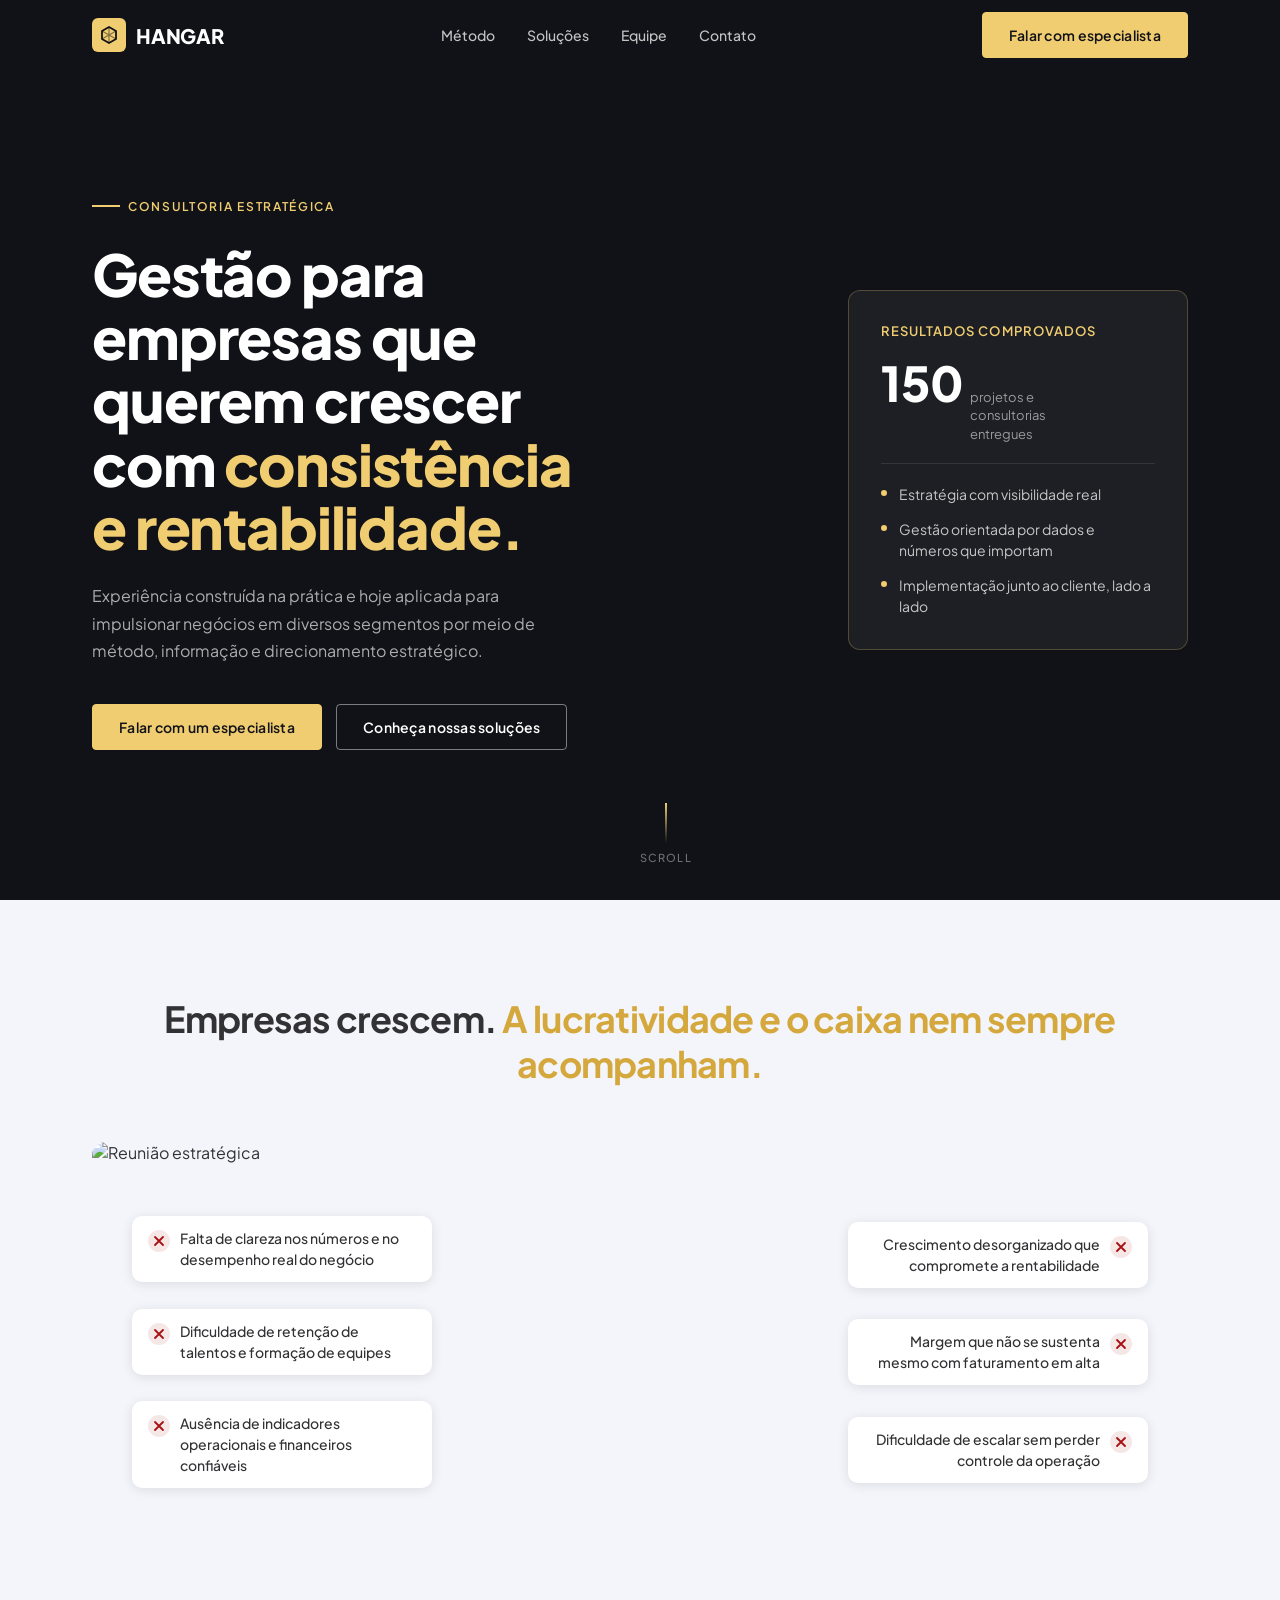
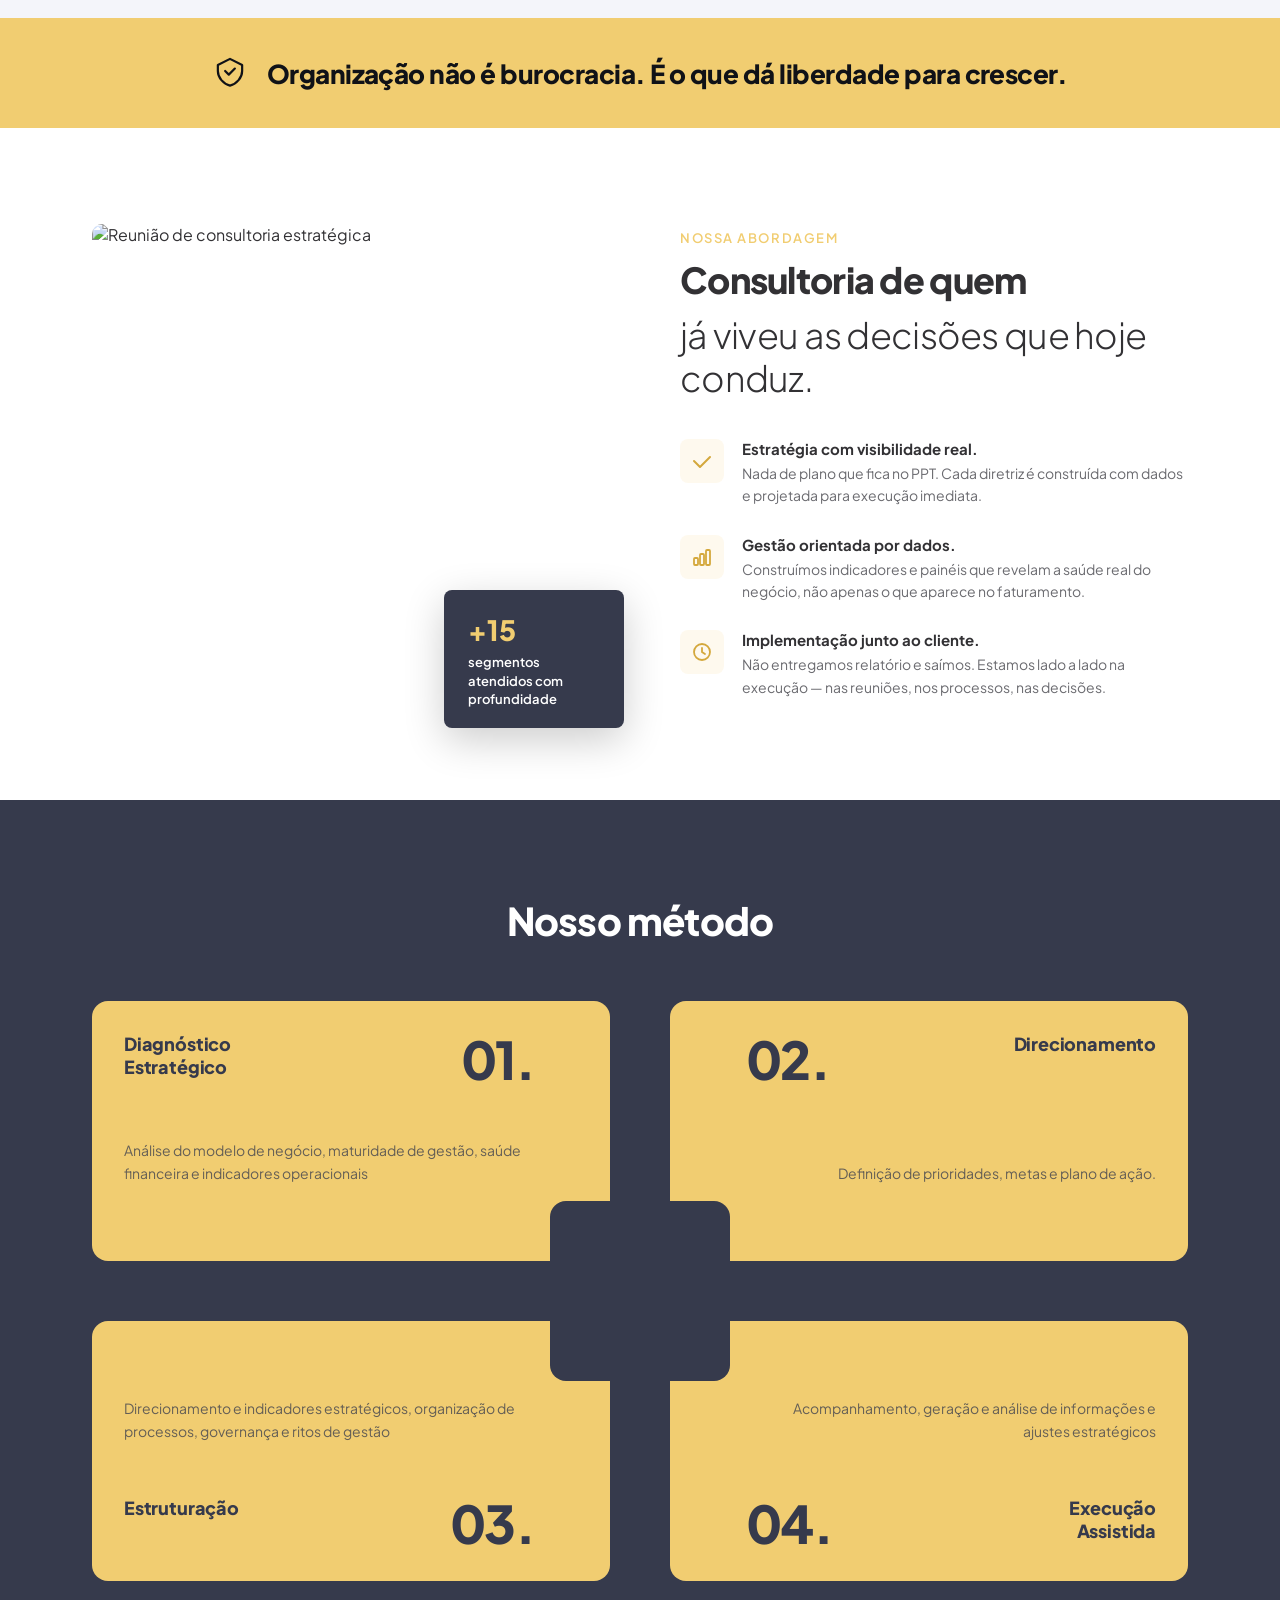
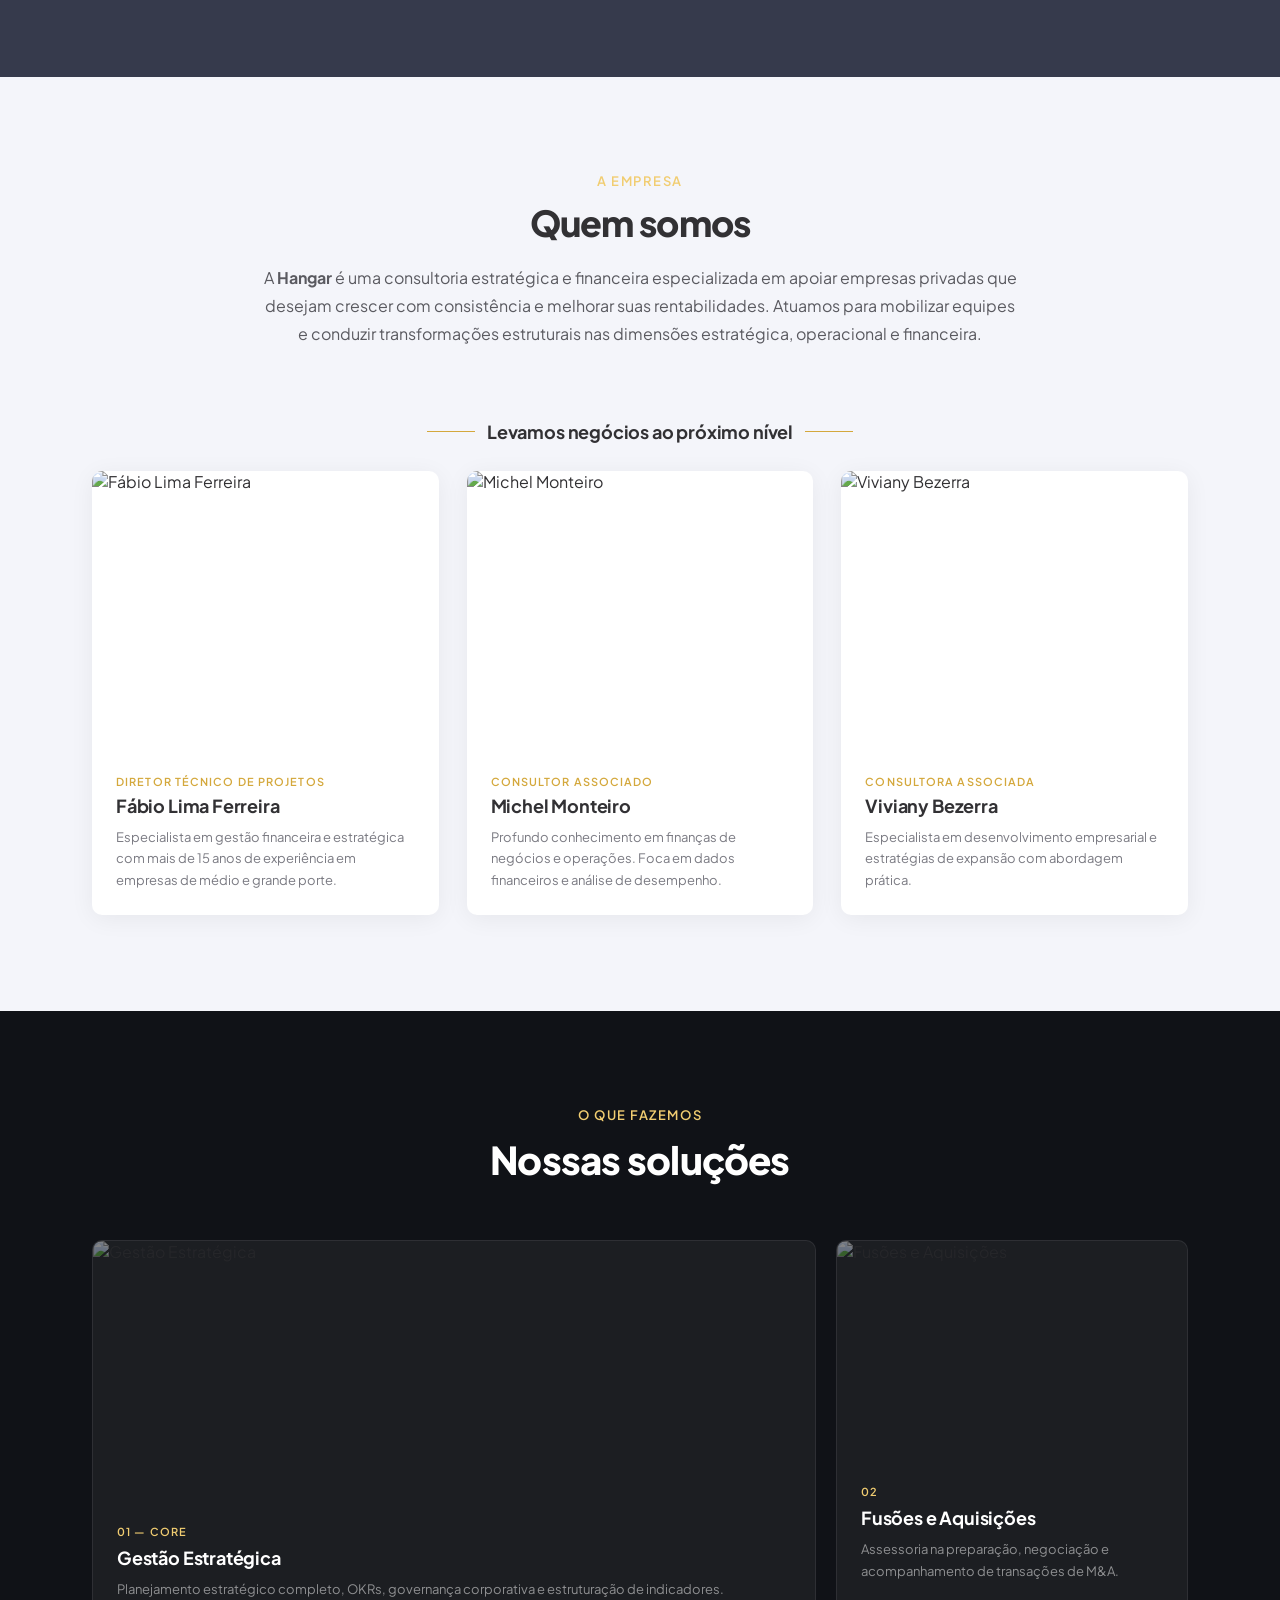
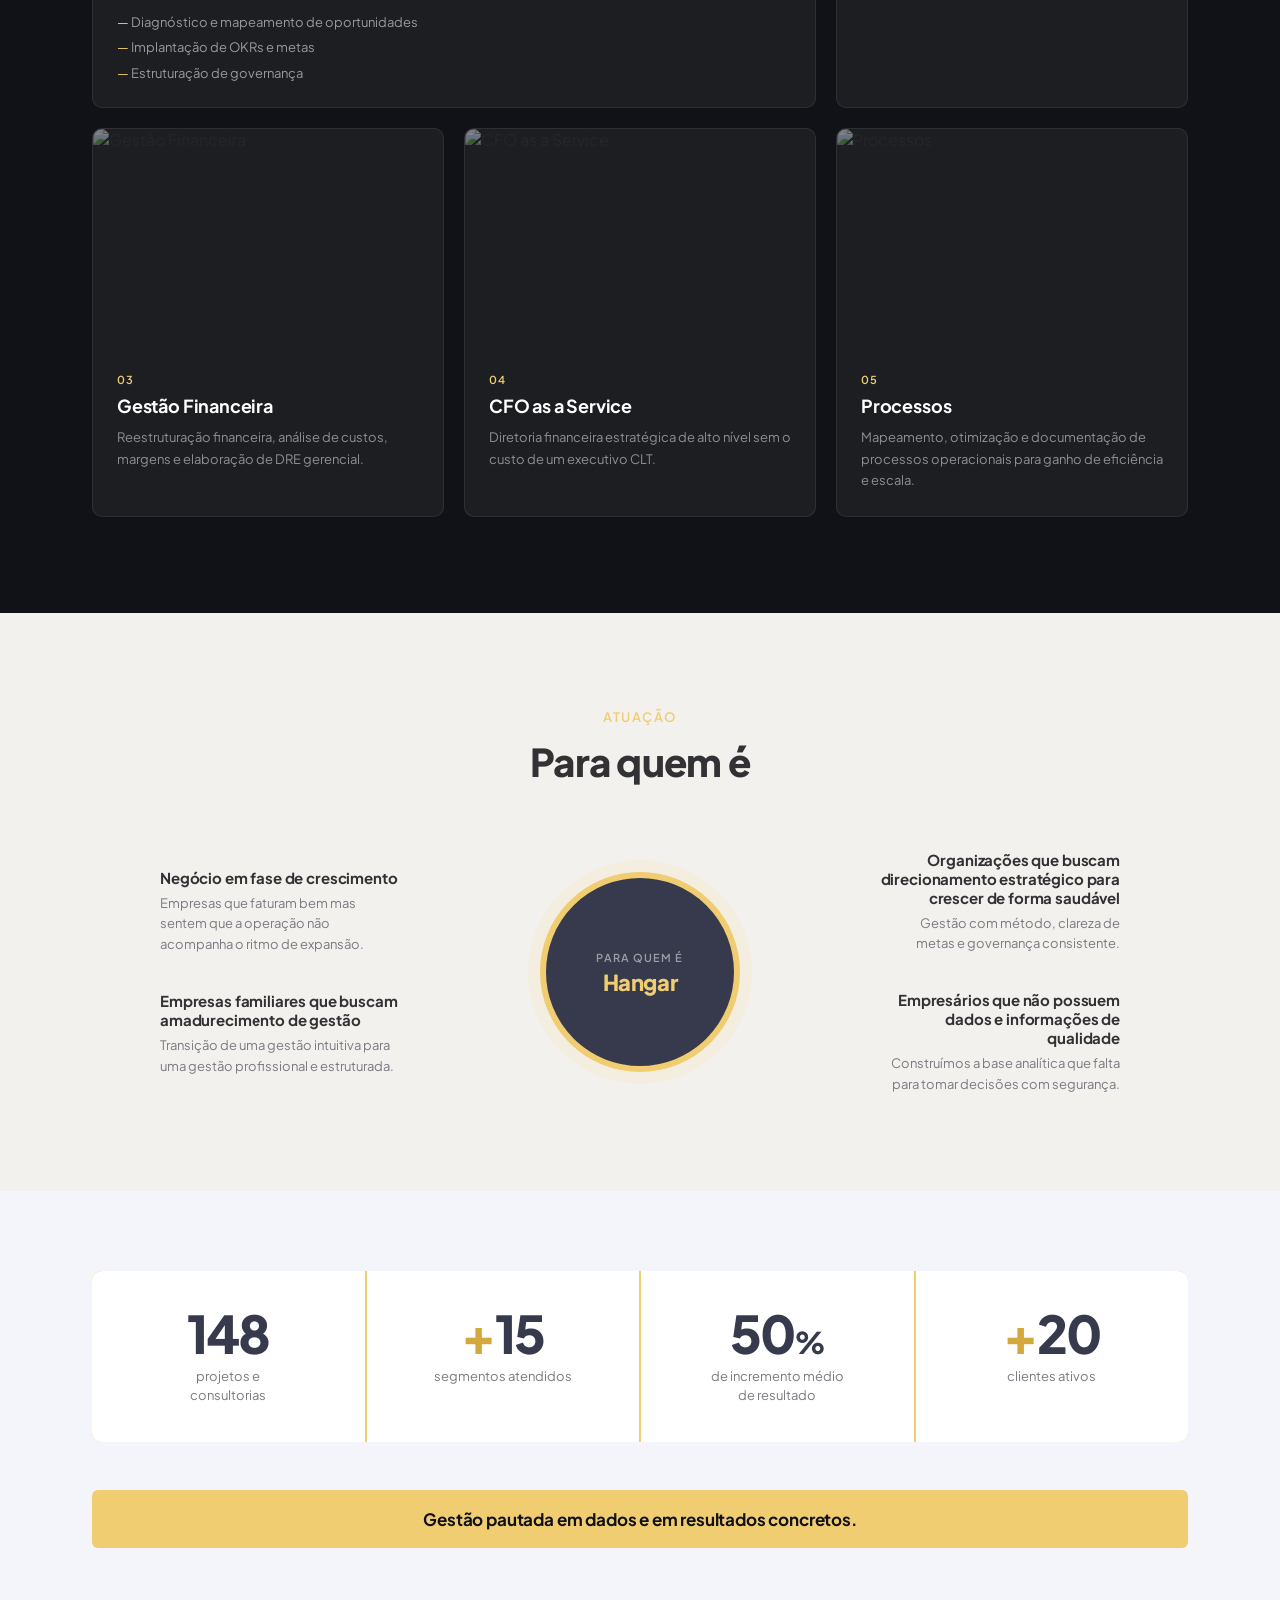
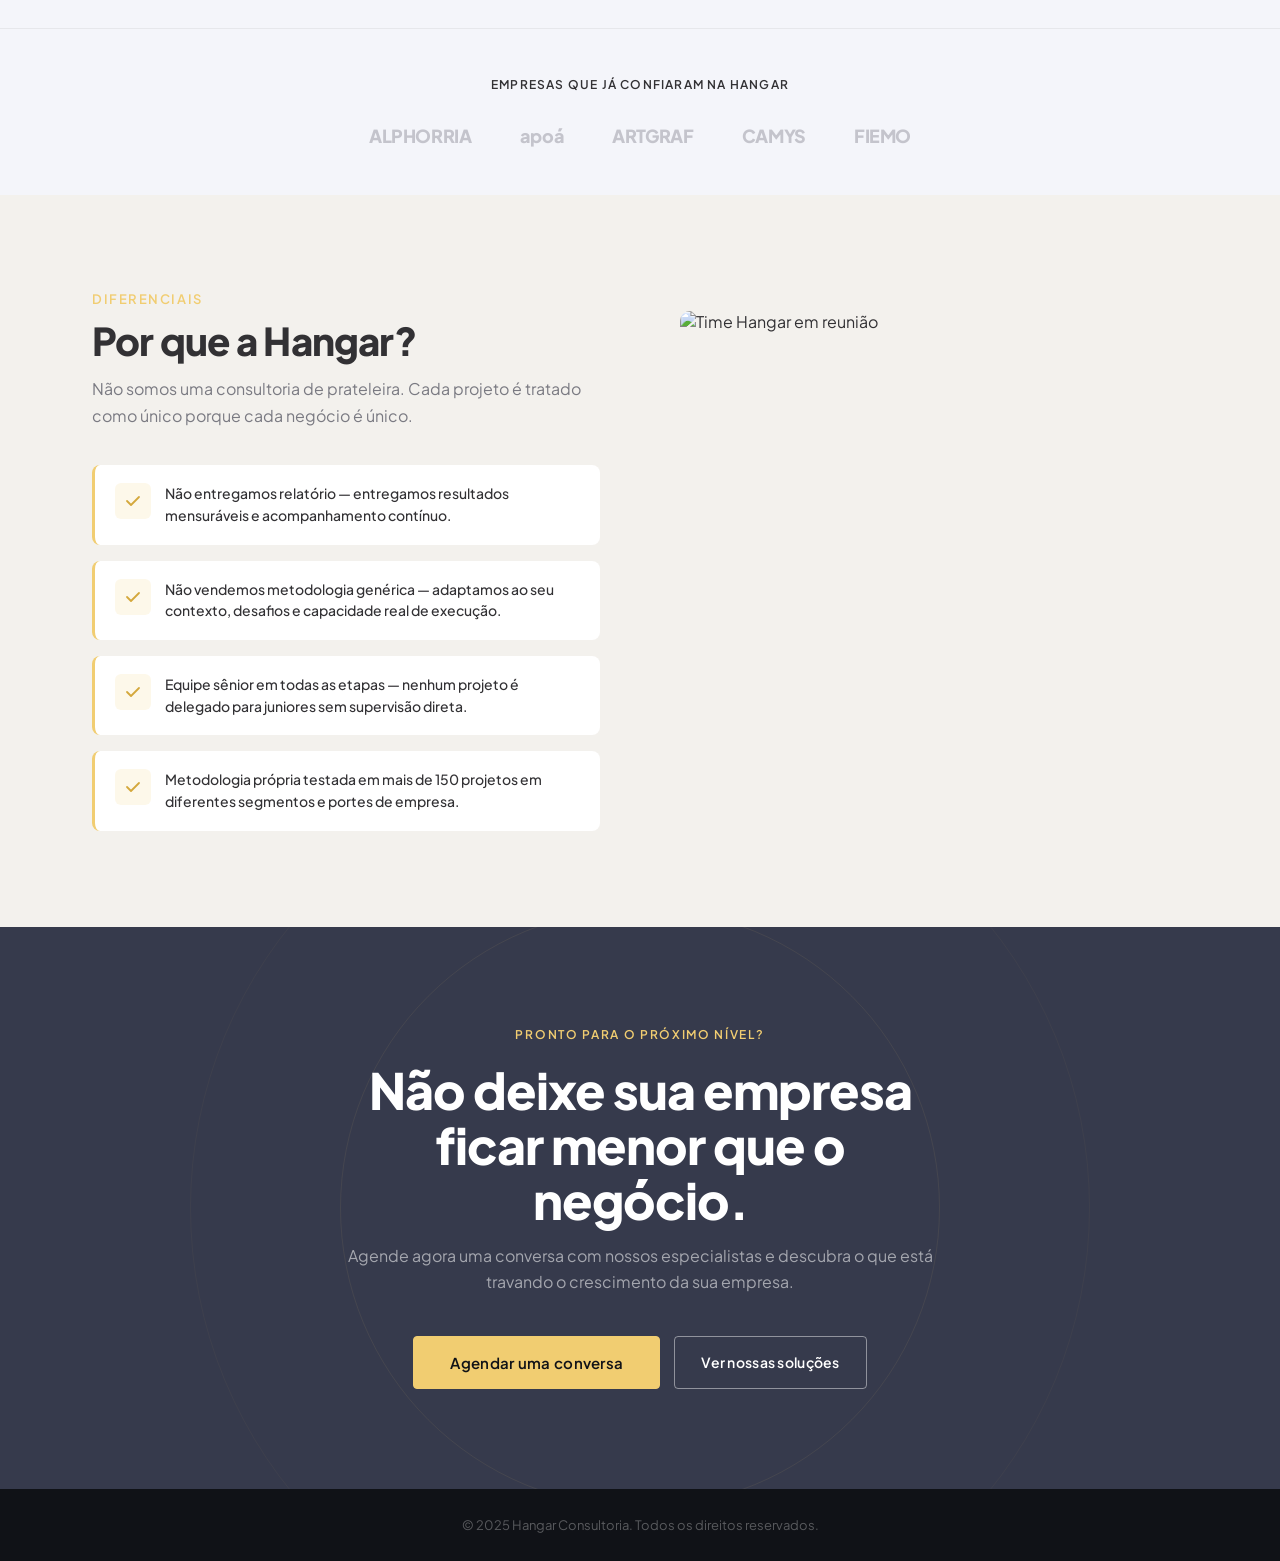
==== index-b.html @ 6682275d "feat: adicionar responsividade mobile com duas versões comparativas - Implementar hamburger menu com" ====
<!DOCTYPE html>
<html lang="pt-BR">
<head>
<meta charset="UTF-8">
<meta name="viewport" content="width=device-width, initial-scale=1.0">
<title>Hangar — Gestão Estratégica [Versão B]</title>
<link rel="preconnect" href="https://fonts.googleapis.com">
<link rel="preconnect" href="https://fonts.gstatic.com" crossorigin>
<link href="https://fonts.googleapis.com/css2?family=Plus+Jakarta+Sans:ital,wght@0,300;0,400;0,500;0,600;0,700;0,800;1,400&display=swap" rel="stylesheet">
<link rel="stylesheet" href="assets/css/style.css">
<link rel="stylesheet" href="assets/css/responsive-b.css">
</head>
<body>

<!-- ─── NAVBAR ──────────────────────────────────────────── -->
<nav class="navbar" id="navbar">
  <div class="navbar__inner">
    <a href="#" class="navbar__logo">
      <div class="navbar__logo-icon">
        <svg viewBox="0 0 20 20" fill="none" xmlns="http://www.w3.org/2000/svg">
          <path d="M3 14V6L10 2L17 6V14L10 18L3 14Z" stroke="#101217" stroke-width="1.8" stroke-linejoin="round"/>
          <path d="M10 2V18M3 6L17 14M17 6L3 14" stroke="#101217" stroke-width="1.2" opacity=".5"/>
        </svg>
      </div>
      HANGAR
    </a>
    <nav class="navbar__nav">
      <a href="#metodo">Método</a>
      <a href="#solucoes">Soluções</a>
      <a href="#equipe">Equipe</a>
      <a href="#contato">Contato</a>
    </nav>
    <a href="#contato" class="btn btn-gold navbar__cta">Falar com especialista</a>
    <button class="navbar__hamburger" id="navHamburger" aria-label="Abrir menu">
      <span></span><span></span><span></span>
    </button>
  </div>
</nav>

<!-- ─── HERO ────────────────────────────────────────────── -->
<section class="hero" id="inicio">
  <div class="hero__bg"></div>
  <div class="hero__overlay"></div>
  <div class="hero__content">
    <div class="hero__text">
      <span class="hero__eyebrow">Consultoria Estratégica</span>
      <h1 class="hero__h1">Gestão para empresas que querem crescer com <em>consistência e rentabilidade.</em></h1>
      <p class="hero__sub">Experiência construída na prática e hoje aplicada para impulsionar negócios em diversos segmentos por meio de método, informação e direcionamento estratégico.</p>
      <div class="hero__actions">
        <a href="#contato" class="btn btn-gold">Falar com um especialista</a>
        <a href="#solucoes" class="btn btn-outline">Conheça nossas soluções</a>
      </div>
    </div>
    <div class="hero__right">
      <div class="hero__card">
        <div class="hero__card-title">Resultados comprovados</div>
        <div class="hero__stat">
          <span class="hero__stat-num">150</span>
          <span class="hero__stat-label">projetos e consultorias entregues</span>
        </div>
        <div class="hero__divider"></div>
        <div class="hero__items">
          <div class="hero__item"><div class="hero__item-dot"></div>Estratégia com visibilidade real</div>
          <div class="hero__item"><div class="hero__item-dot"></div>Gestão orientada por dados e números que importam</div>
          <div class="hero__item"><div class="hero__item-dot"></div>Implementação junto ao cliente, lado a lado</div>
        </div>
      </div>
    </div>
  </div>
  <div class="hero__scroll" onclick="document.getElementById('problemas').scrollIntoView({behavior:'smooth'})">
    <div class="hero__scroll-line"></div>
    <span>Scroll</span>
  </div>
</section>

<!-- ─── PROBLEMAS ───────────────────────────────────────── -->
<section class="problemas" id="problemas">
  <div class="container">
    <div class="problemas__header reveal">
      <h2 class="problemas__title">Empresas crescem. <em>A lucratividade e o caixa nem sempre acompanham.</em></h2>
    </div>
    <div class="problemas__grid">
      <img class="problemas__bg-img" src="https://images.unsplash.com/photo-1542744173-8e7e53415bb0?w=1600&q=80" alt="Reunião estratégica">
      <div class="problemas__col reveal reveal-left">
        <div class="problema-item">
          <div class="problema-icon"><svg viewBox="0 0 12 12" fill="none"><path d="M2 2L10 10M10 2L2 10" stroke="#A71011" stroke-width="1.8" stroke-linecap="round"/></svg></div>
          <span class="problema-text">Falta de clareza nos números e no desempenho real do negócio</span>
        </div>
        <div class="problema-item">
          <div class="problema-icon"><svg viewBox="0 0 12 12" fill="none"><path d="M2 2L10 10M10 2L2 10" stroke="#A71011" stroke-width="1.8" stroke-linecap="round"/></svg></div>
          <span class="problema-text">Dificuldade de retenção de talentos e formação de equipes</span>
        </div>
        <div class="problema-item">
          <div class="problema-icon"><svg viewBox="0 0 12 12" fill="none"><path d="M2 2L10 10M10 2L2 10" stroke="#A71011" stroke-width="1.8" stroke-linecap="round"/></svg></div>
          <span class="problema-text">Ausência de indicadores operacionais e financeiros confiáveis</span>
        </div>
      </div>
      <div class="problemas__col problemas__col--right reveal reveal-right">
        <div class="problema-item problema-item--right">
          <div class="problema-icon"><svg viewBox="0 0 12 12" fill="none"><path d="M2 2L10 10M10 2L2 10" stroke="#A71011" stroke-width="1.8" stroke-linecap="round"/></svg></div>
          <span class="problema-text">Crescimento desorganizado que compromete a rentabilidade</span>
        </div>
        <div class="problema-item problema-item--right">
          <div class="problema-icon"><svg viewBox="0 0 12 12" fill="none"><path d="M2 2L10 10M10 2L2 10" stroke="#A71011" stroke-width="1.8" stroke-linecap="round"/></svg></div>
          <span class="problema-text">Margem que não se sustenta mesmo com faturamento em alta</span>
        </div>
        <div class="problema-item problema-item--right">
          <div class="problema-icon"><svg viewBox="0 0 12 12" fill="none"><path d="M2 2L10 10M10 2L2 10" stroke="#A71011" stroke-width="1.8" stroke-linecap="round"/></svg></div>
          <span class="problema-text">Dificuldade de escalar sem perder controle da operação</span>
        </div>
      </div>
    </div>
  </div>
  <div class="problemas__banner reveal">
    <div class="problemas__banner-icon">
      <svg viewBox="0 0 28 28" fill="none"><path d="M14 4L4 9V14C4 19.5 8.5 24.6 14 26C19.5 24.6 24 19.5 24 14V9L14 4Z" stroke="#101217" stroke-width="1.8" stroke-linejoin="round"/><path d="M10 14L13 17L18 12" stroke="#101217" stroke-width="1.8" stroke-linecap="round" stroke-linejoin="round"/></svg>
    </div>
    <span class="problemas__banner-text">Organização não é burocracia. É o que dá liberdade para crescer.</span>
  </div>
</section>

<!-- ─── CONSULTORIA ──────────────────────────────────────── -->
<section class="consultoria" id="consultoria">
  <div class="container">
    <div class="consultoria__inner">
      <div class="consultoria__img-wrap reveal reveal-left">
        <img class="consultoria__img" src="https://images.unsplash.com/photo-1600880292203-757bb62b4baf?w=800&q=80" alt="Reunião de consultoria estratégica">
        <div class="consultoria__img-badge">
          <strong>+15</strong>
          segmentos atendidos com profundidade
        </div>
      </div>
      <div class="consultoria__text reveal reveal-right">
        <span class="section-label">Nossa abordagem</span>
        <h2 class="consultoria__title">Consultoria de quem</h2>
        <p class="consultoria__subtitle">já viveu as decisões que hoje conduz.</p>
        <div class="diferenciais">
          <div class="diferencial delay-1 reveal">
            <div class="diferencial__icon">
              <svg viewBox="0 0 22 22" fill="none"><path d="M3 11L9 17L19 7" stroke="currentColor" stroke-width="2" stroke-linecap="round" stroke-linejoin="round"/></svg>
            </div>
            <div>
              <p class="diferencial__title">Estratégia com visibilidade real.</p>
              <p class="diferencial__desc">Nada de plano que fica no PPT. Cada diretriz é construída com dados e projetada para execução imediata.</p>
            </div>
          </div>
          <div class="diferencial delay-2 reveal">
            <div class="diferencial__icon">
              <svg viewBox="0 0 22 22" fill="none"><rect x="3" y="12" width="4" height="7" stroke="currentColor" stroke-width="1.8" rx="1"/><rect x="9" y="8" width="4" height="11" stroke="currentColor" stroke-width="1.8" rx="1"/><rect x="15" y="4" width="4" height="15" stroke="currentColor" stroke-width="1.8" rx="1"/></svg>
            </div>
            <div>
              <p class="diferencial__title">Gestão orientada por dados.</p>
              <p class="diferencial__desc">Construímos indicadores e painéis que revelam a saúde real do negócio, não apenas o que aparece no faturamento.</p>
            </div>
          </div>
          <div class="diferencial delay-3 reveal">
            <div class="diferencial__icon">
              <svg viewBox="0 0 22 22" fill="none"><circle cx="11" cy="11" r="8" stroke="currentColor" stroke-width="1.8"/><path d="M11 7V11L14 13" stroke="currentColor" stroke-width="1.8" stroke-linecap="round"/></svg>
            </div>
            <div>
              <p class="diferencial__title">Implementação junto ao cliente.</p>
              <p class="diferencial__desc">Não entregamos relatório e saímos. Estamos lado a lado na execução — nas reuniões, nos processos, nas decisões.</p>
            </div>
          </div>
        </div>
      </div>
    </div>
  </div>
</section>

<!-- ─── MÉTODO ───────────────────────────────────────────── -->
<section class="metodo" id="metodo">
  <div class="container">
    <div class="metodo__header reveal">
      <h2 class="metodo__title">Nosso método</h2>
    </div>
    <div class="metodo__grid">

      <!-- 01 — topo esquerdo: título esq · num dir · desc abaixo -->
      <div class="metodo-step reveal delay-1">
        <div class="metodo-step__row">
          <div class="metodo-step__title">Diagnóstico<br>Estratégico</div>
          <div class="metodo-step__num">01.</div>
        </div>
        <div class="metodo-step__desc">Análise do modelo de negócio, maturidade de gestão, saúde financeira e indicadores operacionais</div>
      </div>

      <!-- 02 — topo direito: num esq · título dir · desc abaixo à direita -->
      <div class="metodo-step reveal delay-2">
        <div class="metodo-step__row">
          <div class="metodo-step__num">02.</div>
          <div class="metodo-step__title metodo-step__title--right">Direcionamento</div>
        </div>
        <div class="metodo-step__desc metodo-step__desc--right">Definição de prioridades, metas e plano de ação.</div>
      </div>

      <!-- 03 — baixo esquerdo: desc acima · título esq · num dir -->
      <div class="metodo-step reveal delay-3">
        <div class="metodo-step__desc">Direcionamento e indicadores estratégicos, organização de processos, governança e ritos de gestão</div>
        <div class="metodo-step__row">
          <div class="metodo-step__title">Estruturação</div>
          <div class="metodo-step__num">03.</div>
        </div>
      </div>

      <!-- 04 — baixo direito: desc acima à direita · num esq · título dir -->
      <div class="metodo-step reveal delay-4">
        <div class="metodo-step__desc metodo-step__desc--right">Acompanhamento, geração e análise de informações e ajustes estratégicos</div>
        <div class="metodo-step__row">
          <div class="metodo-step__num">04.</div>
          <div class="metodo-step__title metodo-step__title--right">Execução<br>Assistida</div>
        </div>
      </div>

      <!-- imagem central — substituir src depois -->
      <div class="metodo__logo-center"></div>

    </div>
  </div>
</section>

<!-- ─── QUEM SOMOS ───────────────────────────────────────── -->
<section class="quem-somos" id="equipe">
  <div class="container">
    <div class="quem-somos__intro reveal">
      <span class="section-label" style="text-align:center;display:block;">A empresa</span>
      <h2 class="quem-somos__title">Quem somos</h2>
      <p class="quem-somos__desc">A <strong>Hangar</strong> é uma consultoria estratégica e financeira especializada em apoiar empresas privadas que desejam crescer com consistência e melhorar suas rentabilidades. Atuamos para mobilizar equipes e conduzir transformações estruturais nas dimensões estratégica, operacional e financeira.</p>
    </div>
    <div class="quem-somos__tagline reveal">Levamos negócios ao próximo nível</div>
    <div class="team-grid">
      <div class="team-card reveal delay-1">
        <img class="team-card__img" src="https://images.unsplash.com/photo-1519085360753-af0119f7cbe7?w=600&q=80" alt="Fábio Lima Ferreira">
        <div class="team-card__body">
          <div class="team-card__role">Diretor Técnico de Projetos</div>
          <div class="team-card__name">Fábio Lima Ferreira</div>
          <p class="team-card__bio">Especialista em gestão financeira e estratégica com mais de 15 anos de experiência em empresas de médio e grande porte.</p>
        </div>
      </div>
      <div class="team-card reveal delay-2">
        <img class="team-card__img" src="https://images.unsplash.com/photo-1560250097-0b93528c311a?w=600&q=80" alt="Michel Monteiro">
        <div class="team-card__body">
          <div class="team-card__role">Consultor Associado</div>
          <div class="team-card__name">Michel Monteiro</div>
          <p class="team-card__bio">Profundo conhecimento em finanças de negócios e operações. Foca em dados financeiros e análise de desempenho.</p>
        </div>
      </div>
      <div class="team-card reveal delay-3">
        <img class="team-card__img" src="https://images.unsplash.com/photo-1580489944761-15a19d654956?w=600&q=80" alt="Viviany Bezerra">
        <div class="team-card__body">
          <div class="team-card__role">Consultora Associada</div>
          <div class="team-card__name">Viviany Bezerra</div>
          <p class="team-card__bio">Especialista em desenvolvimento empresarial e estratégias de expansão com abordagem prática.</p>
        </div>
      </div>
    </div>
  </div>
</section>

<!-- ─── SOLUÇÕES ─────────────────────────────────────────── -->
<section class="solucoes" id="solucoes">
  <div class="container">
    <div class="solucoes__header reveal">
      <span class="section-label" style="text-align:center;display:block;">O que fazemos</span>
      <h2 class="solucoes__title">Nossas soluções</h2>
    </div>
    <div class="solucoes__grid">
      <div class="solucao-card solucao-card--large reveal delay-1">
        <img class="solucao-card__img" src="https://images.unsplash.com/photo-1553877522-43269d4ea984?w=1000&q=80" alt="Gestão Estratégica">
        <div class="solucao-card__body">
          <div class="solucao-card__tag">01 — Core</div>
          <div class="solucao-card__title">Gestão Estratégica</div>
          <div class="solucao-card__desc">Planejamento estratégico completo, OKRs, governança corporativa e estruturação de indicadores.</div>
          <ul class="solucao-card__list">
            <li>Diagnóstico e mapeamento de oportunidades</li>
            <li>Implantação de OKRs e metas</li>
            <li>Estruturação de governança</li>
          </ul>
        </div>
      </div>
      <div class="solucao-card reveal delay-2">
        <img class="solucao-card__img" src="https://images.unsplash.com/photo-1526628953301-3cd7e2b8bcc8?w=600&q=80" alt="Fusões e Aquisições">
        <div class="solucao-card__body">
          <div class="solucao-card__tag">02</div>
          <div class="solucao-card__title">Fusões e Aquisições</div>
          <div class="solucao-card__desc">Assessoria na preparação, negociação e acompanhamento de transações de M&A.</div>
        </div>
      </div>
      <div class="solucao-card reveal delay-3">
        <img class="solucao-card__img" src="https://images.unsplash.com/photo-1565688534245-05d6b5be184a?w=600&q=80" alt="Gestão Financeira">
        <div class="solucao-card__body">
          <div class="solucao-card__tag">03</div>
          <div class="solucao-card__title">Gestão Financeira</div>
          <div class="solucao-card__desc">Reestruturação financeira, análise de custos, margens e elaboração de DRE gerencial.</div>
        </div>
      </div>
      <div class="solucao-card reveal delay-2">
        <img class="solucao-card__img" src="https://images.unsplash.com/photo-1507679799987-c73779587ccf?w=600&q=80" alt="CFO as a Service">
        <div class="solucao-card__body">
          <div class="solucao-card__tag">04</div>
          <div class="solucao-card__title">CFO as a Service</div>
          <div class="solucao-card__desc">Diretoria financeira estratégica de alto nível sem o custo de um executivo CLT.</div>
        </div>
      </div>
      <div class="solucao-card reveal delay-3">
        <img class="solucao-card__img" src="https://images.unsplash.com/photo-1454165804606-c3d57bc86b40?w=600&q=80" alt="Processos">
        <div class="solucao-card__body">
          <div class="solucao-card__tag">05</div>
          <div class="solucao-card__title">Processos</div>
          <div class="solucao-card__desc">Mapeamento, otimização e documentação de processos operacionais para ganho de eficiência e escala.</div>
        </div>
      </div>
    </div>
  </div>
</section>

<!-- ─── PARA QUEM ────────────────────────────────────────── -->
<section class="para-quem">
  <div class="container">
    <div class="para-quem__header reveal">
      <span class="section-label" style="text-align:center;display:block;">Atuação</span>
      <h2 class="para-quem__title">Para quem é</h2>
    </div>
    <div class="para-quem__layout">
      <div class="para-quem__col reveal reveal-left">
        <div class="publico-item">
          <div class="publico-item__title">Negócio em fase de crescimento</div>
          <p class="publico-item__desc">Empresas que faturam bem mas sentem que a operação não acompanha o ritmo de expansão.</p>
        </div>
        <div class="publico-item">
          <div class="publico-item__title">Empresas familiares que buscam amadurecimento de gestão</div>
          <p class="publico-item__desc">Transição de uma gestão intuitiva para uma gestão profissional e estruturada.</p>
        </div>
      </div>
      <div class="para-quem__center reveal">
        <div class="para-quem__circle">
          <span class="para-quem__circle-label">Para quem é</span>
          <span class="para-quem__circle-title">Hangar</span>
        </div>
      </div>
      <div class="para-quem__col para-quem__col--right reveal reveal-right">
        <div class="publico-item" style="text-align:right;">
          <div class="publico-item__title">Organizações que buscam direcionamento estratégico para crescer de forma saudável</div>
          <p class="publico-item__desc">Gestão com método, clareza de metas e governança consistente.</p>
        </div>
        <div class="publico-item" style="text-align:right;">
          <div class="publico-item__title">Empresários que não possuem dados e informações de qualidade</div>
          <p class="publico-item__desc">Construímos a base analítica que falta para tomar decisões com segurança.</p>
        </div>
      </div>
    </div>
  </div>
</section>

<!-- ─── NÚMEROS ──────────────────────────────────────────── -->
<section class="numeros">
  <div class="container">
    <div class="numeros__grid reveal">
      <div class="numero-item">
        <div class="numero-item__num">150</div>
        <div class="numero-item__label">projetos e consultorias</div>
      </div>
      <div class="numero-item">
        <div class="numero-item__num"><span class="numero-item__plus">+</span>15</div>
        <div class="numero-item__label">segmentos atendidos</div>
      </div>
      <div class="numero-item">
        <div class="numero-item__num">50<span style="font-size:30px">%</span></div>
        <div class="numero-item__label">de incremento médio de resultado</div>
      </div>
      <div class="numero-item">
        <div class="numero-item__num"><span class="numero-item__plus">+</span>20</div>
        <div class="numero-item__label">clientes ativos</div>
      </div>
    </div>
    <div class="numeros__banner reveal">Gestão pautada em dados e em resultados concretos.</div>
  </div>
</section>

<!-- ─── LOGOS ────────────────────────────────────────────── -->
<section class="logos-section">
  <div class="container">
    <p class="logos-section__label">Empresas que já confiaram na Hangar</p>
    <div class="logos-row reveal">
      <span class="logo-item">ALPHORRIA</span>
      <span class="logo-item">apoá</span>
      <span class="logo-item">ARTGRAF</span>
      <span class="logo-item">CAMYS</span>
      <span class="logo-item">FIEMO</span>
    </div>
  </div>
</section>

<!-- ─── POR QUE HANGAR ───────────────────────────────────── -->
<section class="porque" id="sobre">
  <div class="container">
    <div class="porque__inner">
      <div class="reveal reveal-left">
        <span class="section-label">Diferenciais</span>
        <h2 class="porque__title">Por que a Hangar?</h2>
        <p class="porque__subtitle">Não somos uma consultoria de prateleira. Cada projeto é tratado como único porque cada negócio é único.</p>
        <div class="porque__items">
          <div class="porque-item reveal delay-1">
            <div class="porque-item__icon"><svg viewBox="0 0 18 18" fill="none"><path d="M3 9L7 13L15 5" stroke="currentColor" stroke-width="1.8" stroke-linecap="round" stroke-linejoin="round"/></svg></div>
            <span class="porque-item__text">Não entregamos relatório — entregamos resultados mensuráveis e acompanhamento contínuo.</span>
          </div>
          <div class="porque-item reveal delay-2">
            <div class="porque-item__icon"><svg viewBox="0 0 18 18" fill="none"><path d="M3 9L7 13L15 5" stroke="currentColor" stroke-width="1.8" stroke-linecap="round" stroke-linejoin="round"/></svg></div>
            <span class="porque-item__text">Não vendemos metodologia genérica — adaptamos ao seu contexto, desafios e capacidade real de execução.</span>
          </div>
          <div class="porque-item reveal delay-3">
            <div class="porque-item__icon"><svg viewBox="0 0 18 18" fill="none"><path d="M3 9L7 13L15 5" stroke="currentColor" stroke-width="1.8" stroke-linecap="round" stroke-linejoin="round"/></svg></div>
            <span class="porque-item__text">Equipe sênior em todas as etapas — nenhum projeto é delegado para juniores sem supervisão direta.</span>
          </div>
          <div class="porque-item reveal delay-4">
            <div class="porque-item__icon"><svg viewBox="0 0 18 18" fill="none"><path d="M3 9L7 13L15 5" stroke="currentColor" stroke-width="1.8" stroke-linecap="round" stroke-linejoin="round"/></svg></div>
            <span class="porque-item__text">Metodologia própria testada em mais de 150 projetos em diferentes segmentos e portes de empresa.</span>
          </div>
        </div>
      </div>
      <div class="reveal reveal-right">
        <img class="porque__img" src="https://images.unsplash.com/photo-1542744173-8e7e53415bb0?w=800&q=80" alt="Time Hangar em reunião">
      </div>
    </div>
  </div>
</section>

<!-- ─── CTA FINAL ────────────────────────────────────────── -->
<section class="cta-final" id="contato">
  <div class="cta-final__inner">
    <span class="cta-final__eyebrow">Pronto para o próximo nível?</span>
    <h2 class="cta-final__title">Não deixe sua empresa ficar menor que o negócio.</h2>
    <p class="cta-final__sub">Agende agora uma conversa com nossos especialistas e descubra o que está travando o crescimento da sua empresa.</p>
    <div class="cta-final__actions">
      <a href="#" class="btn btn-gold-lg">Agendar uma conversa</a>
      <a href="#" class="btn btn-outline">Ver nossas soluções</a>
    </div>
  </div>
</section>

<!-- ─── FOOTER ───────────────────────────────────────────── -->
<footer class="footer">
  <p class="footer__text">© 2025 Hangar Consultoria. Todos os direitos reservados.</p>
</footer>

<script src="assets/js/main.js"></script>
</body>
</html>
---- assets/css/style.css ----
/* ─── TOKENS ─────────────────────────────────────────────── */
:root {
  --preto-hero:   #101217;
  --navy-dark:    #363A4C;
  --gold:         #F1CD71;
  --gold-dark:    #d4a83c;
  --off-white:    #F4F5FA;
  --cream:        #F3F1ED;
  --carvao:       #323134;
  --vermelho:     #A71011;
  --branco:       #FFFFFF;
  --font:         'Plus Jakarta Sans', sans-serif;
  --ease:         cubic-bezier(.22,.61,.36,1);
}

/* ─── RESET ───────────────────────────────────────────────── */
*, *::before, *::after { box-sizing: border-box; margin: 0; padding: 0; }
html { scroll-behavior: smooth; }
body { font-family: var(--font); color: var(--carvao); background: var(--branco); overflow-x: hidden; }
img { display: block; max-width: 100%; }
a { text-decoration: none; color: inherit; }

/* ─── UTILITY ─────────────────────────────────────────────── */
.container { max-width: 1160px; margin: 0 auto; padding: 0 32px; }
.gold { color: var(--gold); }
.section-label {
  font-size: 13px;
  font-weight: 600;
  letter-spacing: .12em;
  text-transform: uppercase;
  color: var(--gold);
  margin-bottom: 12px;
  display: block;
}

/* ─── SCROLL REVEAL ───────────────────────────────────────── */
.reveal {
  opacity: 0;
  transform: translateY(28px);
  transition: opacity .7s var(--ease), transform .7s var(--ease);
}
.reveal.visible { opacity: 1; transform: translateY(0); }
.reveal-left { opacity: 0; transform: translateX(-32px); transition: opacity .7s var(--ease), transform .7s var(--ease); }
.reveal-left.visible { opacity: 1; transform: translateX(0); }
.reveal-right { opacity: 0; transform: translateX(32px); transition: opacity .7s var(--ease), transform .7s var(--ease); }
.reveal-right.visible { opacity: 1; transform: translateX(0); }
.delay-1 { transition-delay: .1s; }
.delay-2 { transition-delay: .2s; }
.delay-3 { transition-delay: .3s; }
.delay-4 { transition-delay: .4s; }
.delay-5 { transition-delay: .5s; }

/* ─── BOTÕES ──────────────────────────────────────────────── */
.btn {
  display: inline-flex;
  align-items: center;
  gap: 8px;
  font-family: var(--font);
  font-size: 14px;
  font-weight: 600;
  padding: 13px 26px;
  border-radius: 4px;
  cursor: pointer;
  border: 1.5px solid transparent;
  transition: all .22s var(--ease);
  letter-spacing: .02em;
}
.btn-gold { background: var(--gold); color: var(--preto-hero); border-color: var(--gold); }
.btn-gold:hover { background: #e8be52; border-color: #e8be52; transform: translateY(-1px); box-shadow: 0 8px 24px rgba(241,205,113,.3); }
.btn-outline { background: transparent; color: var(--branco); border-color: rgba(255,255,255,.45); }
.btn-outline:hover { border-color: var(--gold); color: var(--gold); transform: translateY(-1px); }
.btn-outline-dark { background: transparent; color: var(--carvao); border-color: var(--carvao); }
.btn-outline-dark:hover { background: var(--carvao); color: var(--branco); }
.btn-gold-lg { background: var(--gold); color: var(--preto-hero); border-color: var(--gold); font-size: 15px; padding: 16px 36px; }
.btn-gold-lg:hover { background: #e8be52; transform: translateY(-2px); box-shadow: 0 12px 32px rgba(241,205,113,.35); }

/* ══════════════════════════════════════════════════════════ */
/*  01. NAVBAR                                               */
/* ══════════════════════════════════════════════════════════ */
.navbar {
  position: fixed;
  top: 0; left: 0; right: 0;
  z-index: 100;
  padding: 0;
  transition: background .3s, box-shadow .3s;
}
.navbar.scrolled {
  background: rgba(16,18,23,.95);
  backdrop-filter: blur(12px);
  box-shadow: 0 2px 24px rgba(0,0,0,.3);
}
.navbar__inner {
  display: flex;
  align-items: center;
  justify-content: space-between;
  height: 70px;
  max-width: 1160px;
  margin: 0 auto;
  padding: 0 32px;
}
.navbar__logo {
  display: flex;
  align-items: center;
  gap: 10px;
  font-size: 20px;
  font-weight: 800;
  color: var(--branco);
  letter-spacing: -.01em;
}
.navbar__logo-icon {
  width: 34px;
  height: 34px;
  background: var(--gold);
  display: flex;
  align-items: center;
  justify-content: center;
  border-radius: 6px;
}
.navbar__logo-icon svg { width: 20px; height: 20px; }
.navbar__nav { display: flex; align-items: center; gap: 32px; }
.navbar__nav a { font-size: 14px; font-weight: 500; color: rgba(255,255,255,.75); transition: color .2s; }
.navbar__nav a:hover { color: var(--gold); }
.navbar__cta { margin-left: 8px; }

/* ══════════════════════════════════════════════════════════ */
/*  02. HERO                                                 */
/* ══════════════════════════════════════════════════════════ */
.hero {
  position: relative;
  min-height: 100vh;
  display: flex;
  align-items: center;
  background: var(--preto-hero);
  overflow: hidden;
}
.hero__bg {
  position: absolute;
  inset: 0;
  background-image: url('https://images.unsplash.com/photo-1664575602554-2087b04935a5?w=1600&q=80');
  background-size: cover;
  background-position: center 30%;
  opacity: .18;
  transform: scale(1.04);
  animation: heroZoom 12s ease-out forwards;
}
@keyframes heroZoom { to { transform: scale(1); opacity: .22; } }
.hero__overlay {
  position: absolute;
  inset: 0;
  background: linear-gradient(110deg, rgba(16,18,23,.92) 45%, rgba(16,18,23,.55) 100%);
}
.hero__content {
  position: relative;
  z-index: 2;
  max-width: 1160px;
  margin: 0 auto;
  padding: 120px 32px 80px;
  display: grid;
  grid-template-columns: 1fr 1fr;
  gap: 64px;
  align-items: center;
}
.hero__eyebrow {
  display: inline-flex;
  align-items: center;
  gap: 8px;
  font-size: 12px;
  font-weight: 600;
  letter-spacing: .14em;
  text-transform: uppercase;
  color: var(--gold);
  margin-bottom: 28px;
  opacity: 0;
  animation: fadeUp .7s var(--ease) .2s forwards;
}
.hero__eyebrow::before {
  content: '';
  width: 28px;
  height: 1.5px;
  background: var(--gold);
}
.hero__h1 {
  font-size: clamp(36px, 4.5vw, 58px);
  font-weight: 800;
  line-height: 1.1;
  color: var(--branco);
  letter-spacing: -.02em;
  margin-bottom: 24px;
  opacity: 0;
  animation: fadeUp .8s var(--ease) .4s forwards;
}
.hero__h1 em { font-style: normal; color: var(--gold); }
.hero__sub {
  font-size: 16px;
  line-height: 1.7;
  color: rgba(255,255,255,.65);
  max-width: 460px;
  margin-bottom: 40px;
  opacity: 0;
  animation: fadeUp .8s var(--ease) .6s forwards;
}
.hero__actions {
  display: flex;
  gap: 14px;
  flex-wrap: wrap;
  opacity: 0;
  animation: fadeUp .8s var(--ease) .8s forwards;
}
.hero__right {
  display: flex;
  justify-content: flex-end;
  opacity: 0;
  animation: fadeUp .9s var(--ease) .7s forwards;
}
.hero__card {
  background: rgba(255,255,255,.06);
  border: 1px solid rgba(241,205,113,.25);
  border-radius: 12px;
  padding: 32px;
  backdrop-filter: blur(8px);
  max-width: 340px;
  width: 100%;
}
.hero__card-title {
  font-size: 13px;
  font-weight: 600;
  letter-spacing: .08em;
  text-transform: uppercase;
  color: var(--gold);
  margin-bottom: 20px;
}
.hero__stat { display: flex; align-items: baseline; gap: 6px; margin-bottom: 20px; }
.hero__stat-num { font-size: 48px; font-weight: 800; color: var(--branco); line-height: 1; }
.hero__stat-label { font-size: 13px; color: rgba(255,255,255,.55); max-width: 120px; line-height: 1.4; }
.hero__divider { height: 1px; background: rgba(255,255,255,.1); margin: 20px 0; }
.hero__items { display: flex; flex-direction: column; gap: 14px; }
.hero__item {
  display: flex;
  align-items: flex-start;
  gap: 12px;
  font-size: 14px;
  color: rgba(255,255,255,.75);
  line-height: 1.5;
}
.hero__item-dot {
  width: 6px; height: 6px; min-width: 6px;
  border-radius: 50%;
  background: var(--gold);
  margin-top: 6px;
}
.hero__scroll {
  position: absolute;
  bottom: 36px;
  left: 50%;
  transform: translateX(-50%);
  display: flex;
  flex-direction: column;
  align-items: center;
  gap: 8px;
  opacity: 0;
  animation: fadeUp .6s var(--ease) 1.2s forwards;
  cursor: pointer;
}
.hero__scroll span { font-size: 11px; font-weight: 500; letter-spacing: .1em; text-transform: uppercase; color: rgba(255,255,255,.4); }
.hero__scroll-line {
  width: 1.5px;
  height: 40px;
  background: linear-gradient(to bottom, var(--gold), transparent);
  animation: scrollLine 2s ease-in-out infinite;
}
@keyframes scrollLine {
  0%   { transform: scaleY(0); transform-origin: top; opacity: 1; }
  50%  { transform: scaleY(1); transform-origin: top; opacity: 1; }
  100% { transform: scaleY(1); transform-origin: bottom; opacity: 0; }
}
@keyframes fadeUp {
  from { opacity: 0; transform: translateY(20px); }
  to   { opacity: 1; transform: translateY(0); }
}

/* ══════════════════════════════════════════════════════════ */
/*  03. PROBLEMAS                                            */
/* ══════════════════════════════════════════════════════════ */
.problemas { background: var(--off-white); padding: 96px 0 0; }
.problemas__header { text-align: center; margin-bottom: 56px; }
.problemas__title { font-size: clamp(24px, 3vw, 36px); font-weight: 700; color: var(--carvao); line-height: 1.25; letter-spacing: -.02em; }
.problemas__title em { font-style: normal; color: var(--gold-dark); }
.problemas__grid { display: grid; grid-template-columns: 1fr 1fr; position: relative; margin-bottom: 56px; border-radius: 14px; overflow: hidden; min-height: 420px; }
.problemas__bg-img { position: absolute; inset: 0; width: 100%; height: 100%; object-fit: cover; object-position: center; }
.problemas__col { position: relative; z-index: 1; display: flex; flex-direction: column; justify-content: space-evenly; padding: 48px 40px; background: transparent; }
.problemas__col--right { align-items: flex-end; }
.problema-item { display: flex; align-items: flex-start; gap: 10px; max-width: 300px; background: var(--branco); border-radius: 10px; padding: 12px 16px; box-shadow: 0 2px 12px rgba(0,0,0,.1); }
.problema-item--right { flex-direction: row-reverse; text-align: right; }
.problema-icon { width: 22px; height: 22px; min-width: 22px; border-radius: 50%; background: rgba(167,16,17,.1); display: flex; align-items: center; justify-content: center; margin-top: 2px; }
.problema-icon svg { width: 12px; height: 12px; }
.problema-text { font-size: 14px; font-weight: 500; color: var(--carvao); line-height: 1.5; }
.problemas__banner { background: var(--gold); padding: 36px 48px; display: flex; align-items: center; justify-content: center; gap: 20px; position: relative; overflow: hidden; }
.problemas__banner::after { content: ''; position: absolute; top: 0; left: -60%; width: 50%; height: 100%; background: linear-gradient(90deg, transparent, rgba(255,255,255,.3), transparent); animation: bannerShine 3.5s ease-in-out infinite; pointer-events: none; }
@keyframes bannerShine { 0% { left: -60%; } 100% { left: 160%; } }
.problemas__banner-icon svg { width: 34px; height: 34px; color: var(--preto-hero); }
.problemas__banner-text { font-size: clamp(18px, 2.2vw, 26px); font-weight: 800; color: var(--preto-hero); letter-spacing: -.02em; }

/* ══════════════════════════════════════════════════════════ */
/*  04. CONSULTORIA                                          */
/* ══════════════════════════════════════════════════════════ */
.consultoria { padding: 96px 0; background: var(--branco); }
.consultoria__inner { display: grid; grid-template-columns: 1fr 1fr; gap: 80px; align-items: center; }
.consultoria__img-wrap { position: relative; }
.consultoria__img { width: 100%; height: 480px; object-fit: cover; border-radius: 10px; }
.consultoria__img-badge {
  position: absolute;
  bottom: -24px; right: -24px;
  background: var(--navy-dark);
  color: var(--branco);
  padding: 20px 24px;
  border-radius: 8px;
  font-size: 13px;
  font-weight: 600;
  line-height: 1.4;
  max-width: 180px;
  box-shadow: 0 12px 40px rgba(0,0,0,.2);
}
.consultoria__img-badge strong { display: block; font-size: 28px; font-weight: 800; color: var(--gold); margin-bottom: 4px; }
.consultoria__title { font-size: clamp(26px, 2.8vw, 38px); font-weight: 800; color: var(--carvao); line-height: 1.2; letter-spacing: -.02em; margin-bottom: 12px; }
.consultoria__subtitle { font-size: clamp(26px, 2.8vw, 38px); font-weight: 300; color: var(--carvao); line-height: 1.2; letter-spacing: -.02em; margin-bottom: 40px; }
.diferenciais { display: flex; flex-direction: column; gap: 28px; }
.diferencial { display: flex; gap: 18px; align-items: flex-start; }
.diferencial__icon { width: 44px; height: 44px; min-width: 44px; background: rgba(241,205,113,.12); border-radius: 8px; display: flex; align-items: center; justify-content: center; }
.diferencial__icon svg { width: 22px; height: 22px; color: var(--gold-dark); }
.diferencial__title { font-size: 15px; font-weight: 700; color: var(--carvao); margin-bottom: 4px; }
.diferencial__desc { font-size: 14px; color: #6b6b70; line-height: 1.6; }

/* ══════════════════════════════════════════════════════════ */
/*  05. MÉTODO                                               */
/* ══════════════════════════════════════════════════════════ */
.metodo { background: var(--navy-dark); padding: 96px 0; }
.metodo__header { text-align: center; margin-bottom: 56px; }
.metodo__title { font-size: clamp(28px, 3vw, 40px); font-weight: 800; color: var(--branco); letter-spacing: -.02em; }
.metodo__grid { display: grid; grid-template-columns: 1fr 1fr; gap: 60px; position: relative; }
.metodo__logo-center { position: absolute; top: 50%; left: 50%; transform: translate(-50%, -50%); width: 180px; height: 180px; background: var(--navy-dark); border-radius: 16px; z-index: 2; }
.metodo-step { background: var(--gold); border-radius: 16px; padding: 32px; display: flex; flex-direction: column; justify-content: space-between; min-height: 260px; cursor: default; }
.metodo-step:nth-child(1) { padding-right: 76px; padding-bottom: 76px; }
.metodo-step:nth-child(2) { padding-left:  76px; padding-bottom: 76px; }
.metodo-step:nth-child(3) { padding-right: 76px; padding-top:    76px; }
.metodo-step:nth-child(4) { padding-left:  76px; padding-top:    76px; }
.metodo-step__row { display: flex; justify-content: space-between; align-items: flex-start; gap: 8px; }
.metodo-step__num { font-size: 52px; font-weight: 800; color: var(--navy-dark); line-height: 1; letter-spacing: -.03em; white-space: nowrap; }
.metodo-step__title { font-size: 18px; font-weight: 800; color: var(--navy-dark); line-height: 1.25; letter-spacing: -.01em; }
.metodo-step__title--right { text-align: right; }
.metodo-step__desc { font-size: 14px; color: var(--navy-dark); line-height: 1.65; opacity: .75; }
.metodo-step__desc--right { text-align: right; }

/* ══════════════════════════════════════════════════════════ */
/*  06. QUEM SOMOS                                           */
/* ══════════════════════════════════════════════════════════ */
.quem-somos { padding: 96px 0; background: var(--off-white); }
.quem-somos__intro { max-width: 760px; margin: 0 auto 72px; text-align: center; }
.quem-somos__title { font-size: clamp(26px, 2.8vw, 38px); font-weight: 800; color: var(--carvao); letter-spacing: -.02em; line-height: 1.2; margin-bottom: 20px; }
.quem-somos__desc { font-size: 16px; line-height: 1.75; color: #5a5a60; }
.quem-somos__tagline { margin: 28px auto; text-align: center; font-size: 18px; font-weight: 700; color: var(--carvao); letter-spacing: -.01em; display: flex; align-items: center; justify-content: center; gap: 12px; }
.quem-somos__tagline::before, .quem-somos__tagline::after { content: ''; height: 1.5px; width: 48px; background: var(--gold-dark); }
.team-grid { display: grid; grid-template-columns: repeat(3, 1fr); gap: 28px; }
.team-card { background: var(--branco); border-radius: 10px; overflow: hidden; box-shadow: 0 4px 24px rgba(0,0,0,.06); transition: transform .3s var(--ease), box-shadow .3s var(--ease); }
.team-card:hover { transform: translateY(-6px); box-shadow: 0 16px 48px rgba(0,0,0,.12); }
.team-card__img { width: 100%; height: 280px; object-fit: cover; object-position: center top; filter: grayscale(20%); transition: filter .4s; }
.team-card:hover .team-card__img { filter: grayscale(0%); }
.team-card__body { padding: 24px; }
.team-card__role { font-size: 11px; font-weight: 600; letter-spacing: .1em; text-transform: uppercase; color: var(--gold-dark); margin-bottom: 6px; }
.team-card__name { font-size: 18px; font-weight: 700; color: var(--carvao); margin-bottom: 10px; letter-spacing: -.01em; }
.team-card__bio { font-size: 13px; color: #7a7a82; line-height: 1.65; }

/* ══════════════════════════════════════════════════════════ */
/*  07. SOLUÇÕES                                             */
/* ══════════════════════════════════════════════════════════ */
.solucoes { background: var(--preto-hero); padding: 96px 0; }
.solucoes__header { text-align: center; margin-bottom: 56px; }
.solucoes__title { font-size: clamp(28px, 3vw, 40px); font-weight: 800; color: var(--branco); letter-spacing: -.02em; }
.solucoes__grid { display: grid; grid-template-columns: repeat(3, 1fr); gap: 20px; }
.solucao-card { position: relative; border-radius: 10px; overflow: hidden; background: rgba(255,255,255,.05); border: 1px solid rgba(255,255,255,.08); transition: border-color .3s, transform .3s var(--ease); cursor: default; }
.solucao-card:hover { border-color: rgba(241,205,113,.4); transform: translateY(-4px); }
.solucao-card--large { grid-column: span 2; }
.solucao-card__img { width: 100%; height: 220px; object-fit: cover; opacity: .45; transition: opacity .4s; }
.solucao-card--large .solucao-card__img { height: 260px; }
.solucao-card:hover .solucao-card__img { opacity: .6; }
.solucao-card__body { padding: 24px; }
.solucao-card__tag { font-size: 11px; font-weight: 600; letter-spacing: .1em; text-transform: uppercase; color: var(--gold); margin-bottom: 8px; }
.solucao-card__title { font-size: 18px; font-weight: 700; color: var(--branco); margin-bottom: 10px; letter-spacing: -.01em; }
.solucao-card__desc { font-size: 13px; color: rgba(255,255,255,.5); line-height: 1.65; }
.solucao-card__list { list-style: none; margin-top: 12px; display: flex; flex-direction: column; gap: 6px; }
.solucao-card__list li { font-size: 13px; color: rgba(255,255,255,.55); padding-left: 14px; position: relative; line-height: 1.5; }
.solucao-card__list li::before { content: '—'; position: absolute; left: 0; color: var(--gold); }

/* ══════════════════════════════════════════════════════════ */
/*  08. PARA QUEM É                                          */
/* ══════════════════════════════════════════════════════════ */
.para-quem { background: var(--cream); padding: 96px 0; }
.para-quem__header { text-align: center; margin-bottom: 64px; }
.para-quem__title { font-size: clamp(28px, 3vw, 40px); font-weight: 800; color: var(--carvao); letter-spacing: -.02em; }
.para-quem__layout { display: grid; grid-template-columns: 1fr auto 1fr; gap: 0 48px; align-items: center; max-width: 960px; margin: 0 auto; }
.para-quem__col { display: flex; flex-direction: column; gap: 36px; }
.para-quem__col--right { align-items: flex-end; text-align: right; }
.publico-item { max-width: 240px; }
.publico-item__title { font-size: 15px; font-weight: 700; color: var(--carvao); margin-bottom: 6px; letter-spacing: -.01em; }
.publico-item__desc { font-size: 13px; color: #7a7a82; line-height: 1.6; }
.para-quem__center { display: flex; flex-direction: column; align-items: center; }
.para-quem__circle { width: 200px; height: 200px; border-radius: 50%; background: var(--navy-dark); display: flex; flex-direction: column; align-items: center; justify-content: center; border: 6px solid var(--gold); box-shadow: 0 0 0 12px rgba(241,205,113,.1); text-align: center; padding: 20px; }
.para-quem__circle-label { font-size: 11px; font-weight: 600; letter-spacing: .1em; text-transform: uppercase; color: rgba(255,255,255,.5); margin-bottom: 6px; }
.para-quem__circle-title { font-size: 22px; font-weight: 800; color: var(--gold); line-height: 1.1; letter-spacing: -.02em; }

/* ══════════════════════════════════════════════════════════ */
/*  09. NÚMEROS                                              */
/* ══════════════════════════════════════════════════════════ */
.numeros { background: var(--off-white); padding: 80px 0; }
.numeros__grid { display: grid; grid-template-columns: repeat(4, 1fr); gap: 2px; background: var(--gold); border-radius: 10px; overflow: hidden; margin-bottom: 48px; }
.numero-item { background: var(--branco); padding: 36px 28px; text-align: center; transition: background .25s; }
.numero-item:hover { background: rgba(241,205,113,.06); }
.numero-item__num { font-size: 52px; font-weight: 800; color: var(--navy-dark); letter-spacing: -.03em; line-height: 1; margin-bottom: 8px; }
.numero-item__plus { color: var(--gold-dark); }
.numero-item__label { font-size: 13px; color: #7a7a82; line-height: 1.5; max-width: 140px; margin: 0 auto; }
.numeros__banner { background: var(--gold); padding: 18px 40px; border-radius: 6px; text-align: center; font-size: 17px; font-weight: 700; color: var(--preto-hero); letter-spacing: -.01em; }

/* ─── LOGOS ──────────────────────────────────────────────── */
.logos-section { padding: 48px 0; background: var(--off-white); border-top: 1px solid rgba(0,0,0,.06); }
.logos-section__label { text-align: center; font-size: 12px; font-weight: 600; letter-spacing: .1em; text-transform: uppercase; color: #aaaaaB0; margin-bottom: 32px; }
.logos-row { display: flex; align-items: center; justify-content: center; gap: 48px; flex-wrap: wrap; }
.logo-item { font-size: 18px; font-weight: 800; color: #c4c4cc; letter-spacing: -.02em; transition: color .2s; }
.logo-item:hover { color: var(--carvao); }

/* ══════════════════════════════════════════════════════════ */
/*  10. POR QUE HANGAR                                       */
/* ══════════════════════════════════════════════════════════ */
.porque { background: var(--cream); padding: 96px 0; }
.porque__inner { display: grid; grid-template-columns: 1fr 1fr; gap: 80px; align-items: center; }
.porque__title { font-size: clamp(28px, 3vw, 42px); font-weight: 800; color: var(--carvao); letter-spacing: -.02em; margin-bottom: 12px; line-height: 1.15; }
.porque__subtitle { font-size: 16px; color: #7a7a82; line-height: 1.7; margin-bottom: 36px; }
.porque__items { display: flex; flex-direction: column; gap: 16px; }
.porque-item { display: flex; gap: 14px; align-items: flex-start; padding: 18px 20px; background: var(--branco); border-radius: 8px; border-left: 3px solid var(--gold); transition: box-shadow .25s, transform .25s; }
.porque-item:hover { box-shadow: 0 8px 28px rgba(0,0,0,.08); transform: translateX(4px); }
.porque-item__icon { width: 36px; height: 36px; min-width: 36px; background: rgba(241,205,113,.15); border-radius: 6px; display: flex; align-items: center; justify-content: center; }
.porque-item__icon svg { width: 18px; height: 18px; color: var(--gold-dark); }
.porque-item__text { font-size: 14px; font-weight: 500; color: var(--carvao); line-height: 1.55; }
.porque__img-wrap { position: relative; }
.porque__img { width: 100%; height: 500px; object-fit: cover; border-radius: 10px; }

/* ══════════════════════════════════════════════════════════ */
/*  11. CTA FINAL                                            */
/* ══════════════════════════════════════════════════════════ */
.cta-final { background: var(--navy-dark); padding: 100px 32px; text-align: center; position: relative; overflow: hidden; }
.cta-final::before { content: ''; position: absolute; top: 50%; left: 50%; transform: translate(-50%, -50%); width: 600px; height: 600px; border-radius: 50%; border: 1px solid rgba(241,205,113,.08); }
.cta-final::after  { content: ''; position: absolute; top: 50%; left: 50%; transform: translate(-50%, -50%); width: 900px; height: 900px; border-radius: 50%; border: 1px solid rgba(241,205,113,.04); }
.cta-final__inner { position: relative; z-index: 1; max-width: 600px; margin: 0 auto; }
.cta-final__eyebrow { font-size: 12px; font-weight: 600; letter-spacing: .14em; text-transform: uppercase; color: var(--gold); margin-bottom: 20px; display: block; }
.cta-final__title { font-size: clamp(30px, 4vw, 50px); font-weight: 800; color: var(--branco); letter-spacing: -.02em; line-height: 1.1; margin-bottom: 16px; }
.cta-final__sub { font-size: 16px; color: rgba(255,255,255,.55); line-height: 1.65; margin-bottom: 40px; }
.cta-final__actions { display: flex; gap: 14px; justify-content: center; flex-wrap: wrap; }

/* ══════════════════════════════════════════════════════════ */
/*  FOOTER                                                   */
/* ══════════════════════════════════════════════════════════ */
.footer { background: var(--preto-hero); padding: 28px 32px; text-align: center; }
.footer__text { font-size: 13px; color: rgba(255,255,255,.3); }
.footer__text a { color: var(--gold); }
---- assets/css/responsive-b.css ----
/* ═══════════════════════════════════════════════════════════
   VERSÃO B — Responsividade Editorial (Simplificada)
   Elementos complexos são removidos/simplificados no mobile:
   - Hero card removido → hero full-width limpo
   - Imagem de fundo da seção Problemas removida
   - Logo central do Método removido
   - Círculo central de "Para Quem É" removido
   Mobile: ≤ 768px  |  Tablet: ≤ 1024px
   ═══════════════════════════════════════════════════════════ */

/* ─── HAMBURGER BUTTON ────────────────────────────────────── */
.navbar__hamburger {
  display: none;
  flex-direction: column;
  gap: 5px;
  background: none;
  border: none;
  cursor: pointer;
  padding: 8px;
  z-index: 200;
  position: relative;
}
.navbar__hamburger span {
  display: block;
  width: 24px;
  height: 2px;
  background: #ffffff;
  border-radius: 2px;
  transition: all .3s cubic-bezier(.22,.61,.36,1);
  transform-origin: center;
}

/* ─── OVERLAY quando menu aberto ─────────────────────────── */
body.nav-open { overflow: hidden; }
body.nav-open::after {
  content: '';
  position: fixed;
  inset: 0;
  background: rgba(0,0,0,.55);
  z-index: 140;
}

/* ══════════════════════════════════════════════════════════ */
/*  TABLET — ≤ 1024px  (idêntico à Versão A)                 */
/* ══════════════════════════════════════════════════════════ */
@media (max-width: 1024px) {
  .container { padding: 0 24px; }

  .hero__content { gap: 40px; padding: 110px 24px 70px; }

  .consultoria__inner { gap: 48px; }
  .consultoria__img { height: 380px; }

  .metodo__grid { gap: 40px; }
  .metodo-step:nth-child(1) { padding-right: 56px; padding-bottom: 56px; }
  .metodo-step:nth-child(2) { padding-left:  56px; padding-bottom: 56px; }
  .metodo-step:nth-child(3) { padding-right: 56px; padding-top:    56px; }
  .metodo-step:nth-child(4) { padding-left:  56px; padding-top:    56px; }
  .metodo__logo-center { width: 140px; height: 140px; }

  .team-grid { gap: 20px; }

  .solucoes__grid { grid-template-columns: repeat(2, 1fr); }
  .solucao-card--large { grid-column: span 2; }

  .para-quem__circle { width: 160px; height: 160px; }
  .para-quem__circle-title { font-size: 18px; }

  .porque__inner { gap: 48px; }
  .porque__img { height: 420px; }
}

/* ══════════════════════════════════════════════════════════ */
/*  MOBILE — ≤ 768px                                         */
/* ══════════════════════════════════════════════════════════ */
@media (max-width: 768px) {

  /* ─── GLOBAL ────────────────────────────────────────────── */
  .container { padding: 0 20px; }

  /* ─── NAVBAR (idêntico à Versão A) ─────────────────────── */
  .navbar__hamburger { display: flex; }
  .navbar__cta { display: none; }

  .navbar__nav {
    position: fixed;
    top: 0;
    right: -100%;
    width: min(300px, 82vw);
    height: 100vh;
    background: #101217;
    flex-direction: column;
    align-items: flex-start;
    padding: 80px 28px 40px;
    gap: 0;
    transition: right .35s cubic-bezier(.22,.61,.36,1);
    z-index: 150;
    border-left: 1px solid rgba(255,255,255,.08);
    box-shadow: -12px 0 40px rgba(0,0,0,.3);
  }
  .navbar__nav a {
    font-size: 18px;
    font-weight: 600;
    padding: 16px 0;
    border-bottom: 1px solid rgba(255,255,255,.07);
    width: 100%;
    color: rgba(255,255,255,.85);
    display: block;
    letter-spacing: -.01em;
  }
  .navbar__nav a:hover { color: #F1CD71; }

  .navbar__nav::after {
    content: 'Falar com especialista';
    display: block;
    margin-top: 28px;
    background: #F1CD71;
    color: #101217;
    font-size: 14px;
    font-weight: 700;
    padding: 13px 20px;
    border-radius: 4px;
    text-align: center;
    width: 100%;
    letter-spacing: .02em;
  }

  .navbar--open .navbar__nav { right: 0; }
  .navbar--open .navbar__hamburger span:nth-child(1) {
    transform: translateY(7px) rotate(45deg);
  }
  .navbar--open .navbar__hamburger span:nth-child(2) {
    opacity: 0;
    transform: scaleX(0);
  }
  .navbar--open .navbar__hamburger span:nth-child(3) {
    transform: translateY(-7px) rotate(-45deg);
  }

  /* ─── HERO — card REMOVIDO, layout full-width ───────────── */
  .hero { min-height: auto; }
  .hero__content {
    grid-template-columns: 1fr;
    padding: 100px 20px 64px;
    gap: 0;
  }
  .hero__overlay {
    background: linear-gradient(180deg, rgba(16,18,23,.94) 40%, rgba(16,18,23,.82) 100%);
  }
  .hero__h1 { font-size: clamp(30px, 8vw, 42px); }
  .hero__sub { max-width: 100%; font-size: 15px; }
  .hero__actions { flex-direction: column; gap: 10px; }
  .hero__actions .btn { width: 100%; justify-content: center; text-align: center; }
  .hero__scroll { display: none; }

  /* Card removido */
  .hero__right { display: none; }

  /* ─── PROBLEMAS — imagem de fundo REMOVIDA ──────────────── */
  .problemas { padding: 56px 0 0; }
  .problemas__header { margin-bottom: 36px; }

  /* Imagem oculta */
  .problemas__bg-img { display: none; }

  .problemas__grid {
    grid-template-columns: 1fr;
    min-height: auto;
    background: transparent;
    border-radius: 0;
    margin-bottom: 0;
  }

  .problemas__col {
    padding: 0 0 20px;
    justify-content: flex-start;
    gap: 10px;
    background: transparent;
  }
  .problemas__col--right { align-items: flex-start; }

  /* Cards viram lista com borda vermelha lateral */
  .problema-item {
    max-width: 100%;
    flex-direction: row;
    text-align: left;
    border-left: 3px solid #A71011;
    border-radius: 0 8px 8px 0;
    background: #ffffff;
    box-shadow: 0 2px 8px rgba(0,0,0,.07);
  }
  .problema-item--right {
    flex-direction: row;
    text-align: left;
  }

  .problemas__banner {
    padding: 24px 20px;
    flex-direction: column;
    text-align: center;
    gap: 10px;
    margin-top: 24px;
  }
  .problemas__banner-text {
    font-size: clamp(16px, 4.5vw, 22px);
    text-align: center;
  }

  /* ─── CONSULTORIA (idêntico à Versão A) ─────────────────── */
  .consultoria { padding: 56px 0; }
  .consultoria__inner {
    grid-template-columns: 1fr;
    gap: 56px;
  }
  .consultoria__img { height: 260px; }
  .consultoria__img-badge {
    bottom: -18px;
    right: 16px;
    max-width: 152px;
    padding: 12px 16px;
  }
  .consultoria__img-badge strong { font-size: 20px; }

  /* ─── MÉTODO — logo central REMOVIDO ───────────────────── */
  .metodo { padding: 56px 0; }

  .metodo__grid {
    grid-template-columns: 1fr;
    gap: 14px;
    position: static;
  }

  /* Logo removido */
  .metodo__logo-center { display: none; }

  .metodo-step { min-height: auto; }
  .metodo-step:nth-child(1),
  .metodo-step:nth-child(2),
  .metodo-step:nth-child(3),
  .metodo-step:nth-child(4) {
    padding: 24px 24px;
  }

  /* ─── QUEM SOMOS (idêntico à Versão A) ──────────────────── */
  .quem-somos { padding: 56px 0; }
  .quem-somos__intro { margin-bottom: 36px; }
  .quem-somos__desc { font-size: 15px; }

  .team-grid {
    grid-template-columns: repeat(2, 1fr);
    gap: 14px;
  }
  .team-card__img { height: 190px; }
  .team-card__body { padding: 18px; }
  .team-card__name { font-size: 15px; }

  /* ─── SOLUÇÕES (idêntico à Versão A) ────────────────────── */
  .solucoes { padding: 56px 0; }
  .solucoes__grid { grid-template-columns: 1fr; gap: 14px; }
  .solucao-card--large { grid-column: span 1; }
  .solucao-card__img { height: 160px; }
  .solucao-card--large .solucao-card__img { height: 180px; }

  /* ─── PARA QUEM — círculo central REMOVIDO ──────────────── */
  .para-quem { padding: 56px 0; }
  .para-quem__header { margin-bottom: 40px; }

  .para-quem__layout {
    grid-template-columns: 1fr;
    gap: 0;
    max-width: 100%;
  }

  /* Círculo removido */
  .para-quem__center { display: none; }

  /* Duas colunas viram dois grupos com título */
  .para-quem__col {
    gap: 20px;
    padding: 28px 0;
    border-top: 1px solid rgba(0,0,0,.08);
  }
  .para-quem__col:first-child { border-top: none; }
  .para-quem__col--right { align-items: flex-start; }
  .publico-item { max-width: 100%; text-align: left !important; }

  /* ─── NÚMEROS (idêntico à Versão A) ─────────────────────── */
  .numeros { padding: 56px 0; }
  .numeros__grid {
    grid-template-columns: repeat(2, 1fr);
    margin-bottom: 28px;
  }
  .numero-item { padding: 28px 16px; }
  .numero-item__num { font-size: 38px; }
  .numeros__banner { padding: 14px 20px; font-size: 14px; }

  /* ─── LOGOS (idêntico à Versão A) ───────────────────────── */
  .logos-section { padding: 36px 0; }
  .logos-row { gap: 20px; }
  .logo-item { font-size: 14px; }

  /* ─── POR QUE HANGAR (idêntico à Versão A) ──────────────── */
  .porque { padding: 56px 0; }
  .porque__inner {
    grid-template-columns: 1fr;
    gap: 40px;
  }
  .porque__img { height: 260px; }
  .porque-item:hover { transform: none; }

  /* ─── CTA FINAL (idêntico à Versão A) ───────────────────── */
  .cta-final { padding: 64px 20px; }
  .cta-final__title { font-size: clamp(26px, 7vw, 42px); }
  .cta-final__sub { font-size: 15px; }
  .cta-final__actions { flex-direction: column; align-items: stretch; gap: 10px; }
  .cta-final__actions .btn,
  .cta-final__actions .btn-gold-lg {
    width: 100%;
    justify-content: center;
    text-align: center;
  }

  /* ─── FOOTER ─────────────────────────────────────────────── */
  .footer { padding: 24px 20px; }
}

/* ─── SMALL MOBILE — ≤ 480px ─────────────────────────────── */
@media (max-width: 480px) {
  .team-grid { grid-template-columns: 1fr; }
  .hero__stat-num { font-size: 38px; }
  .metodo-step__num { font-size: 38px; }
}
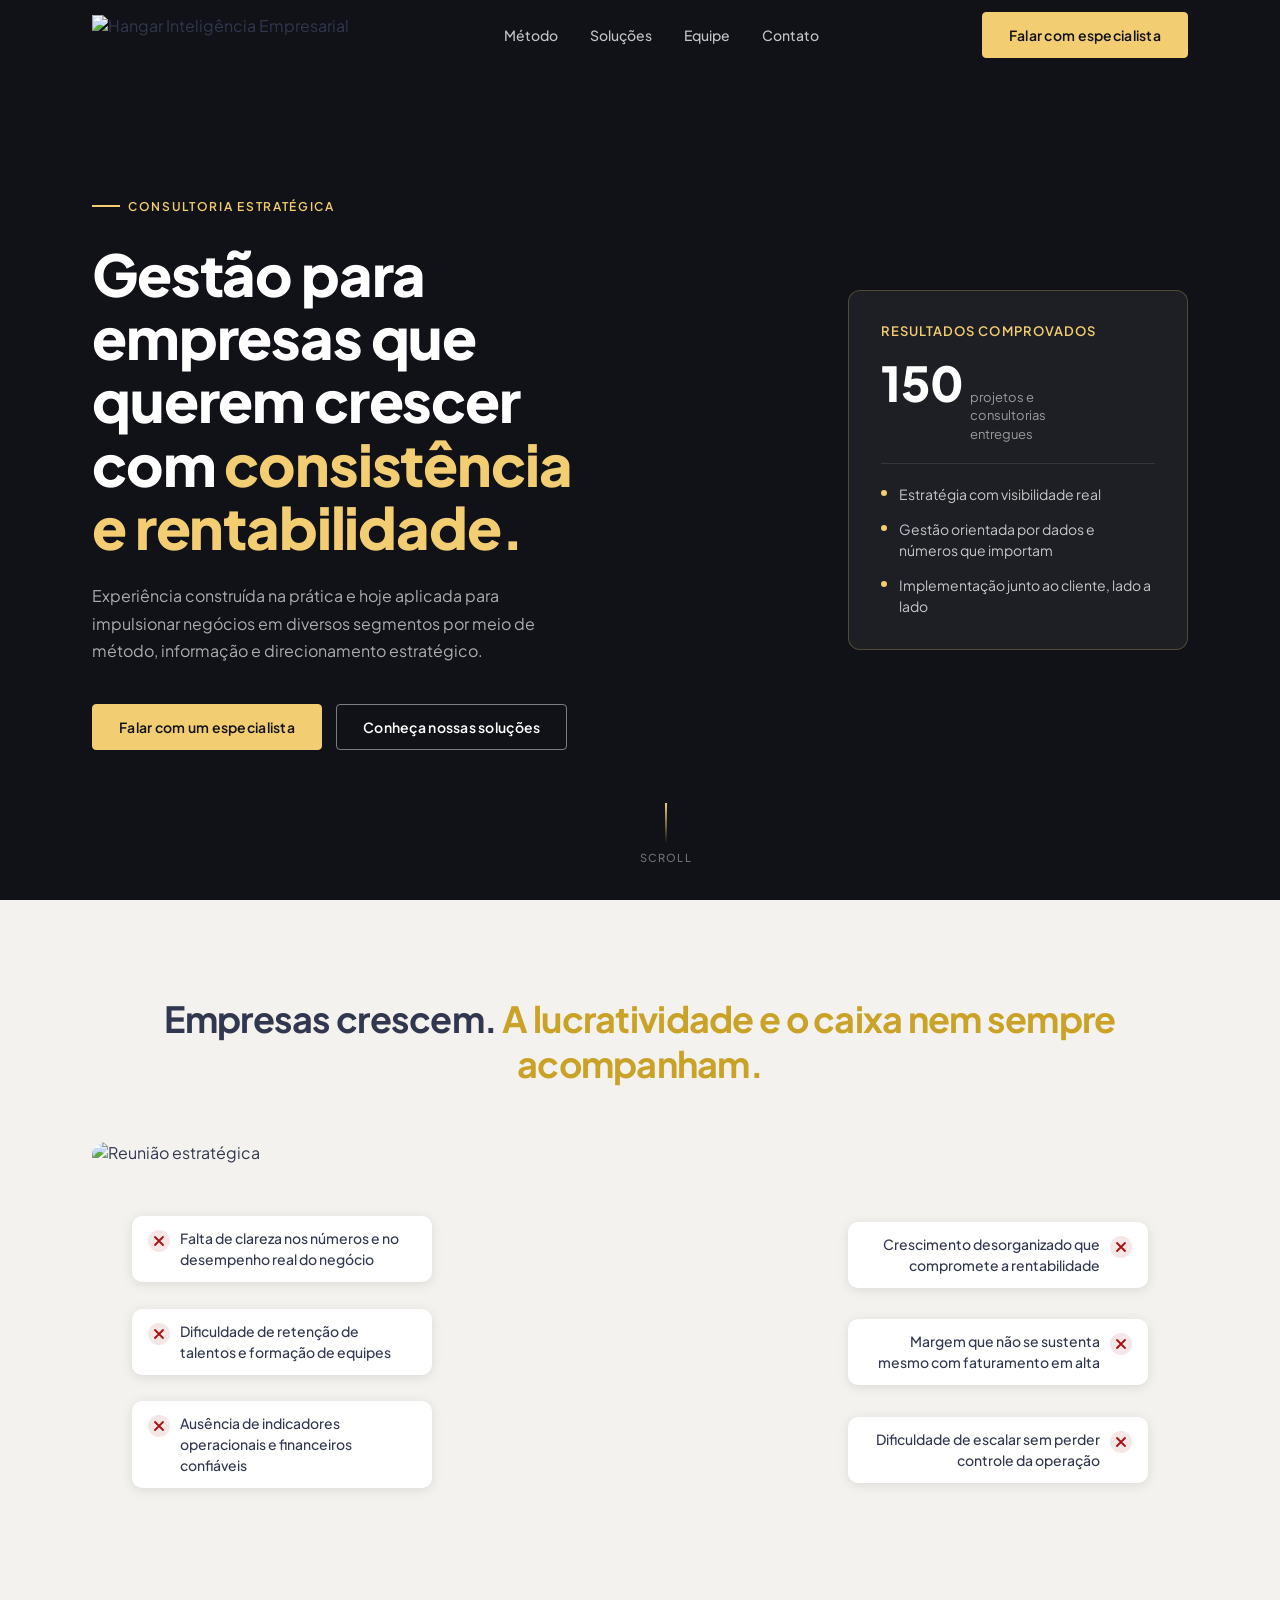
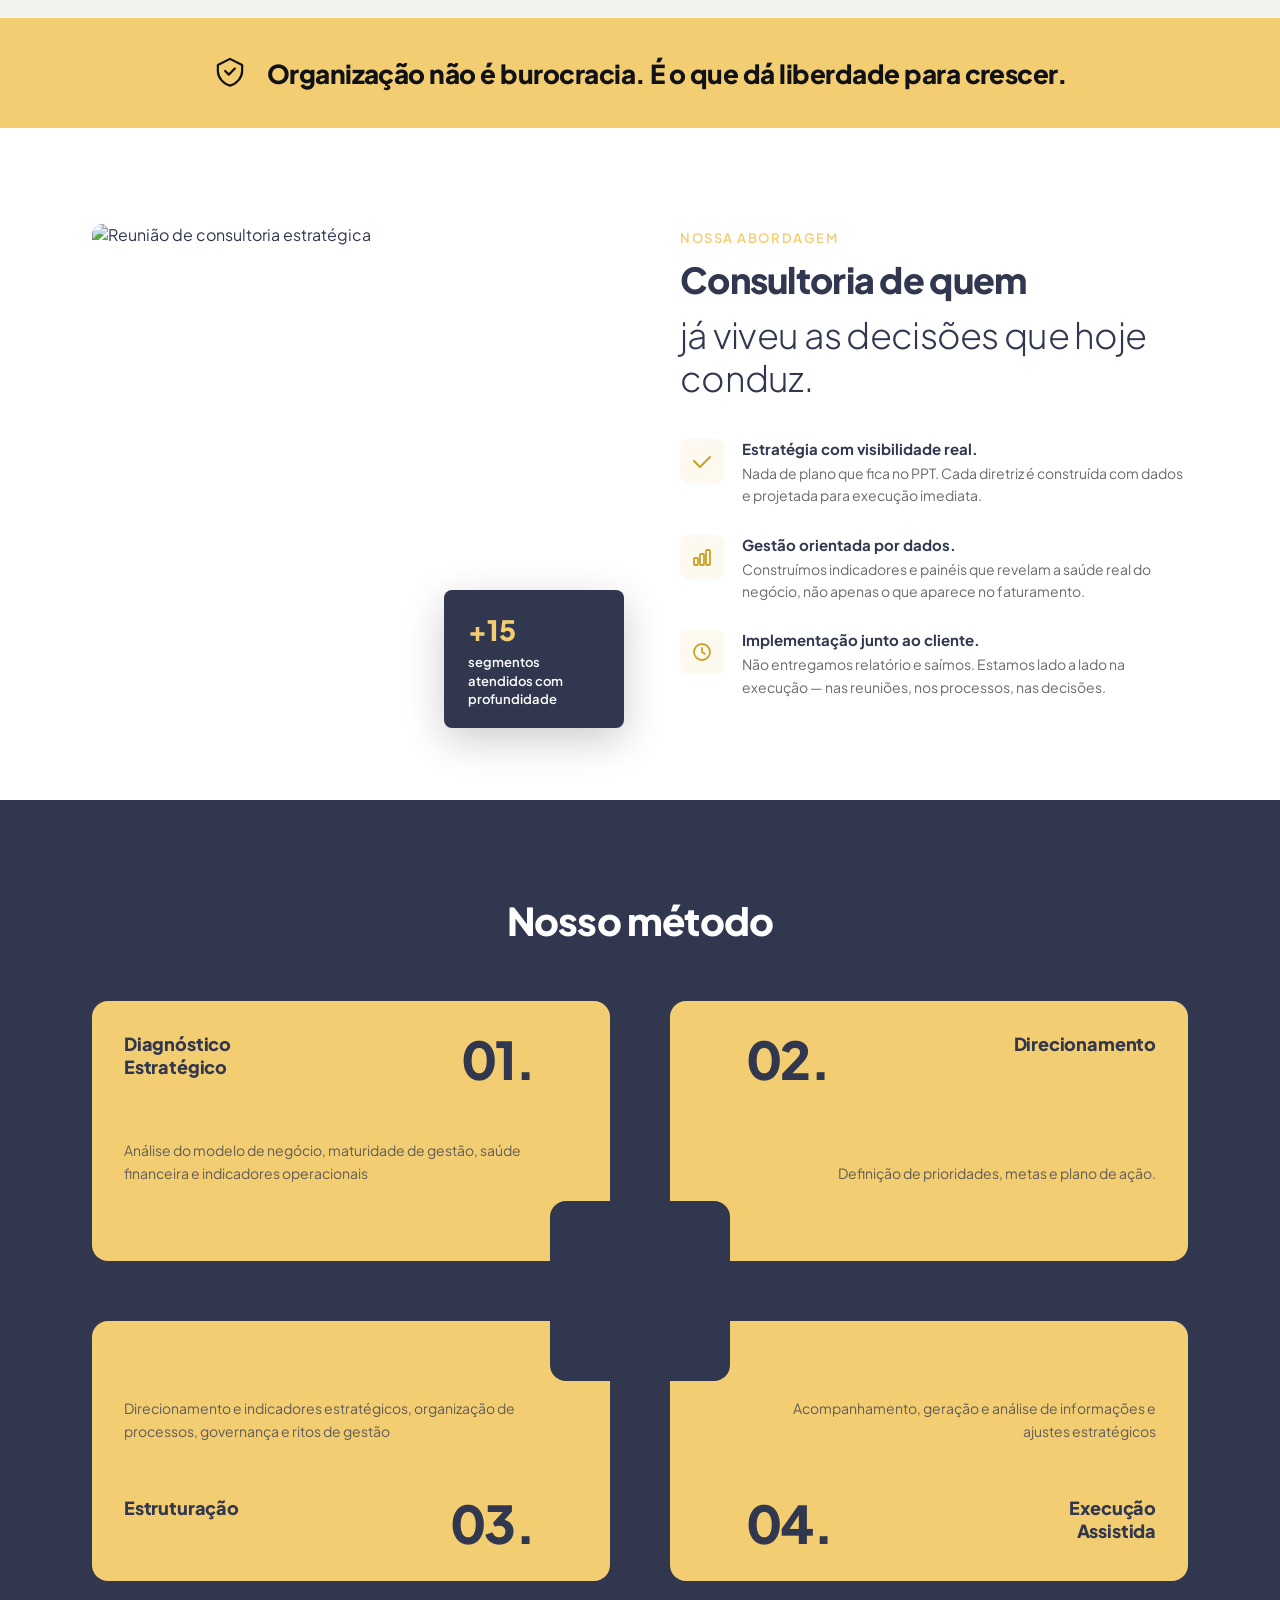
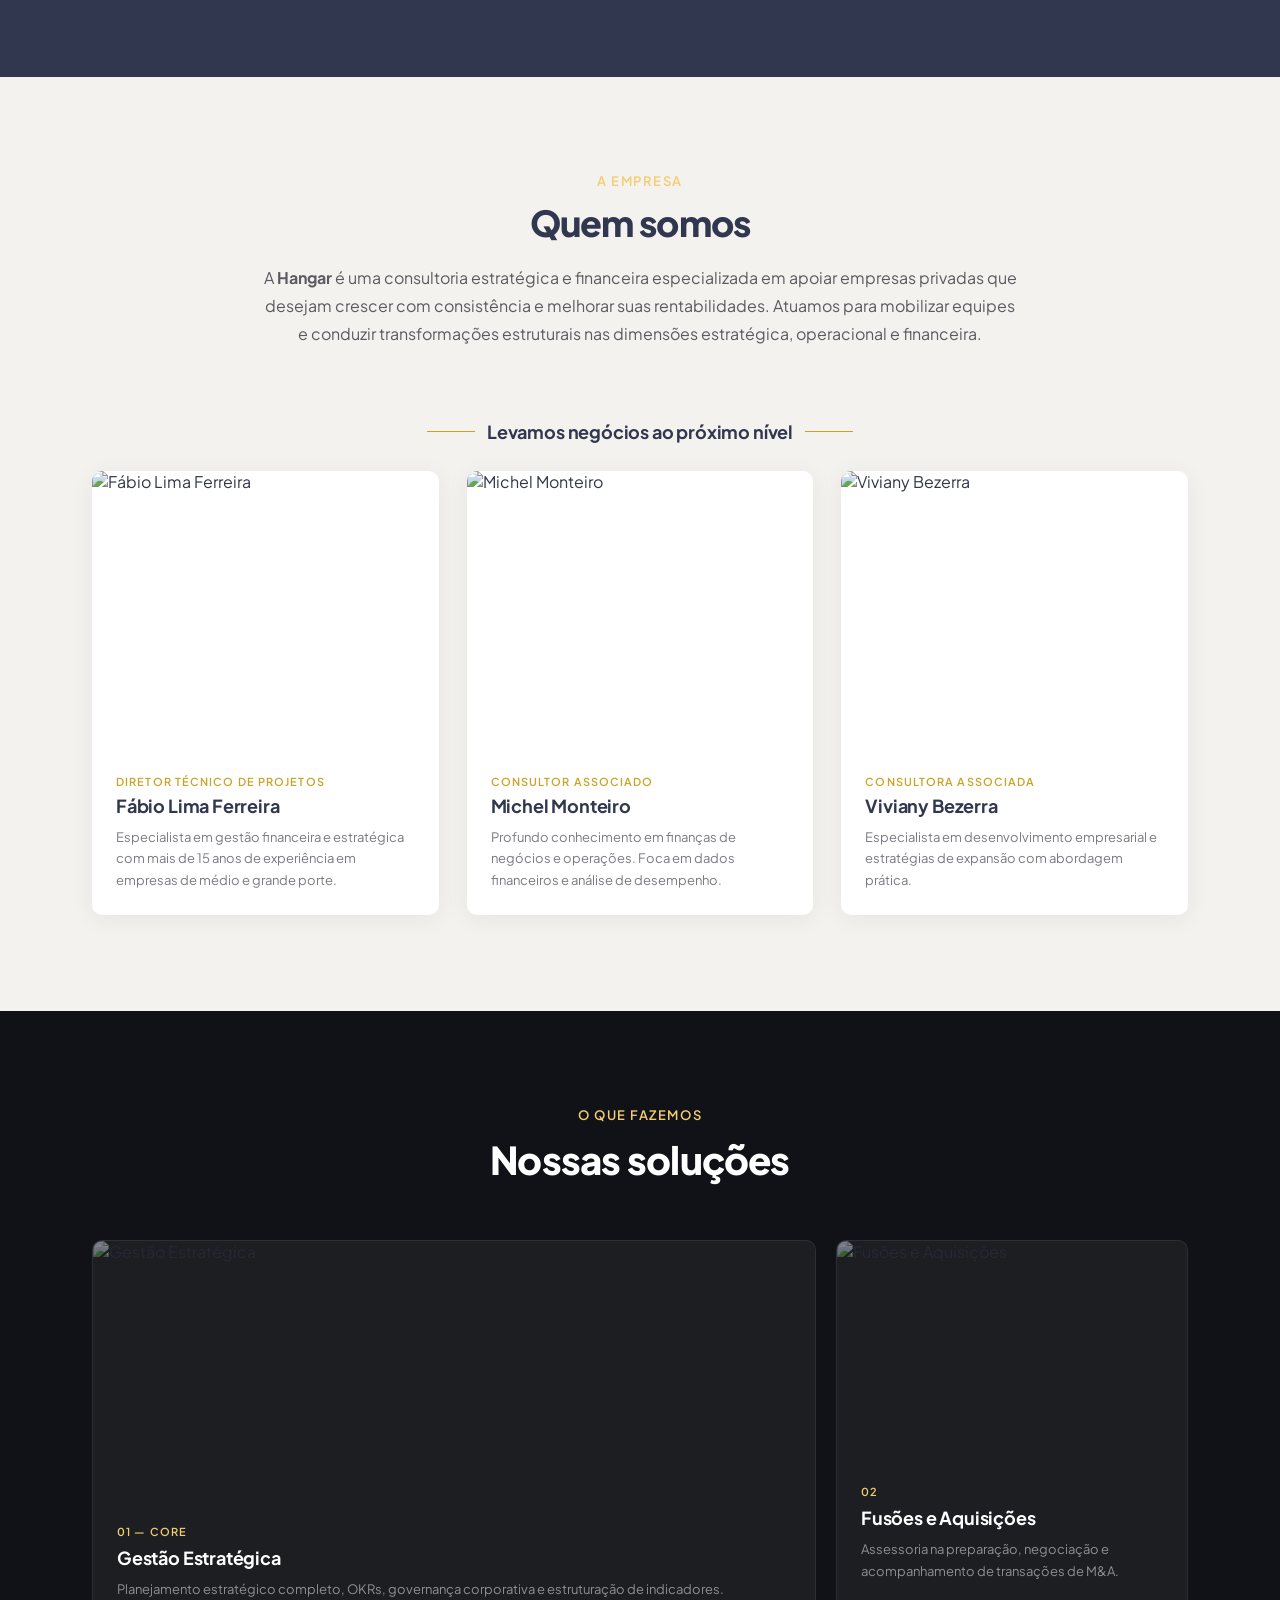
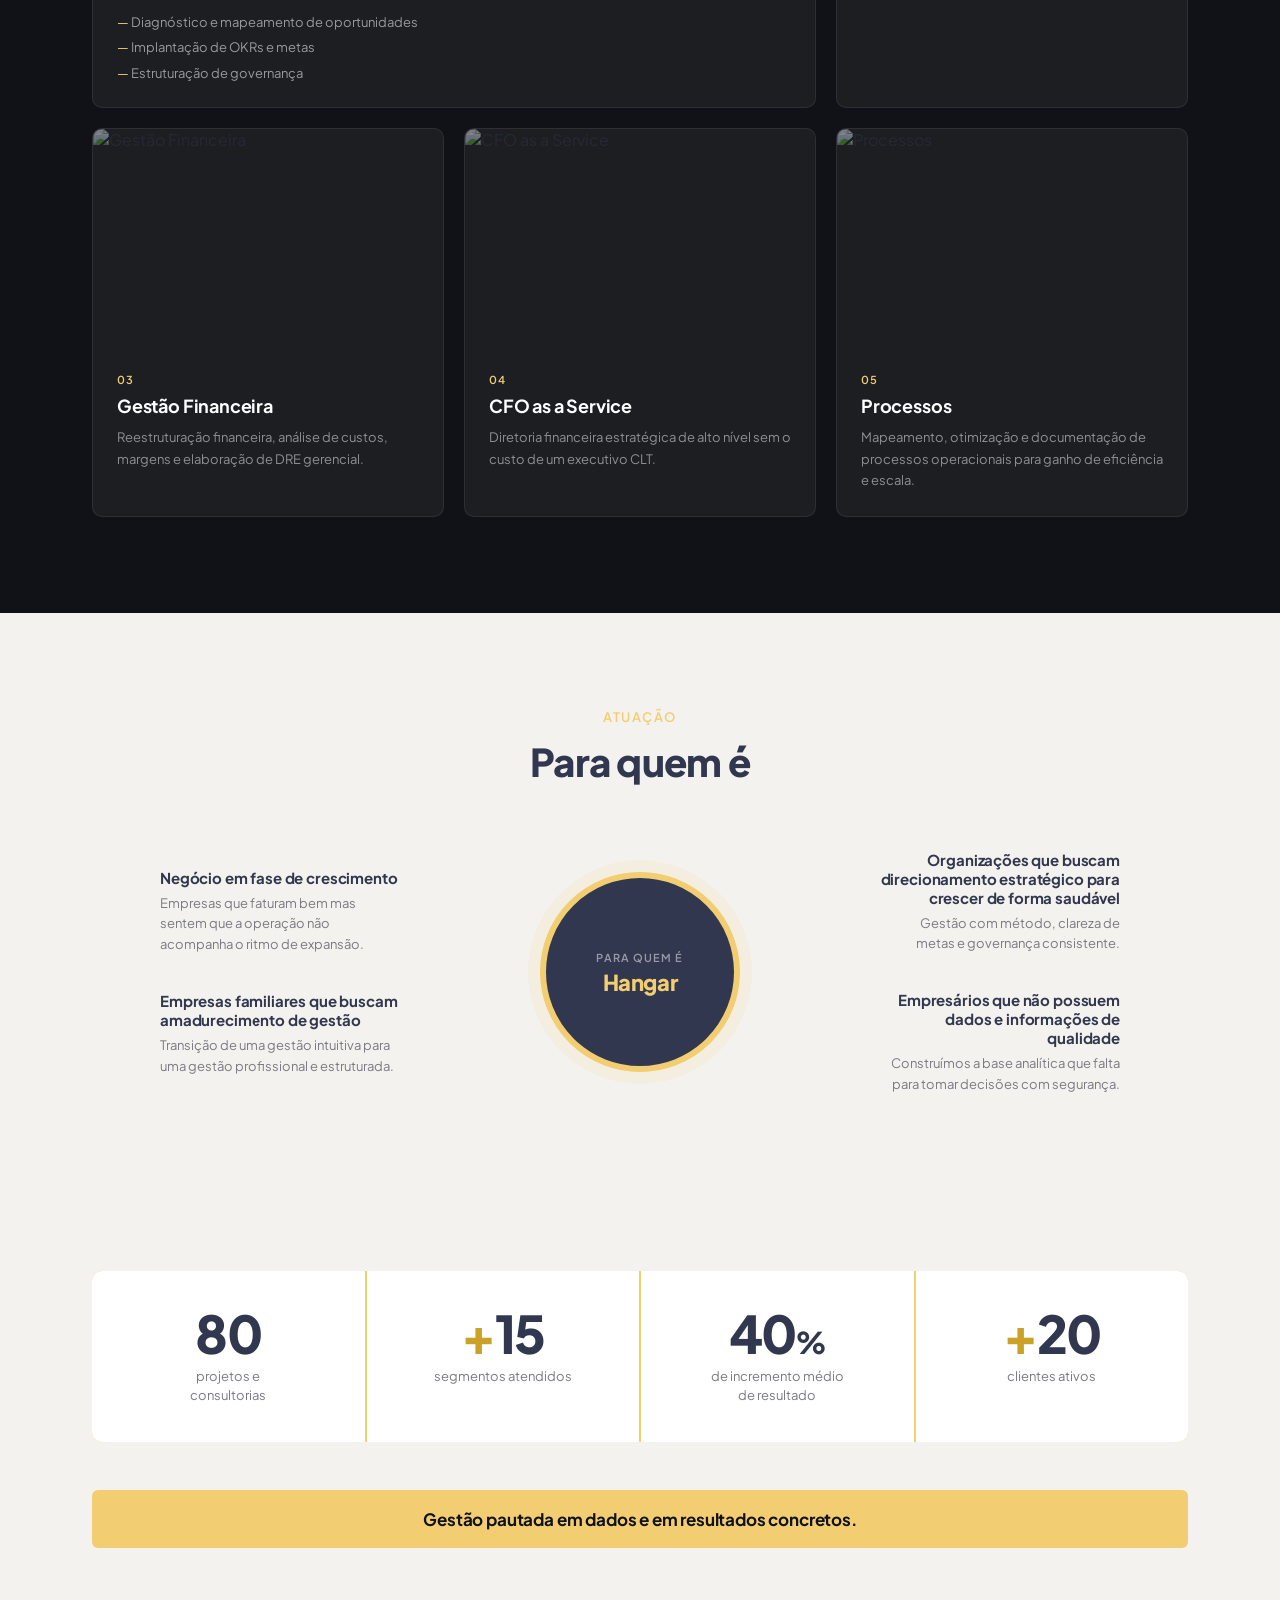
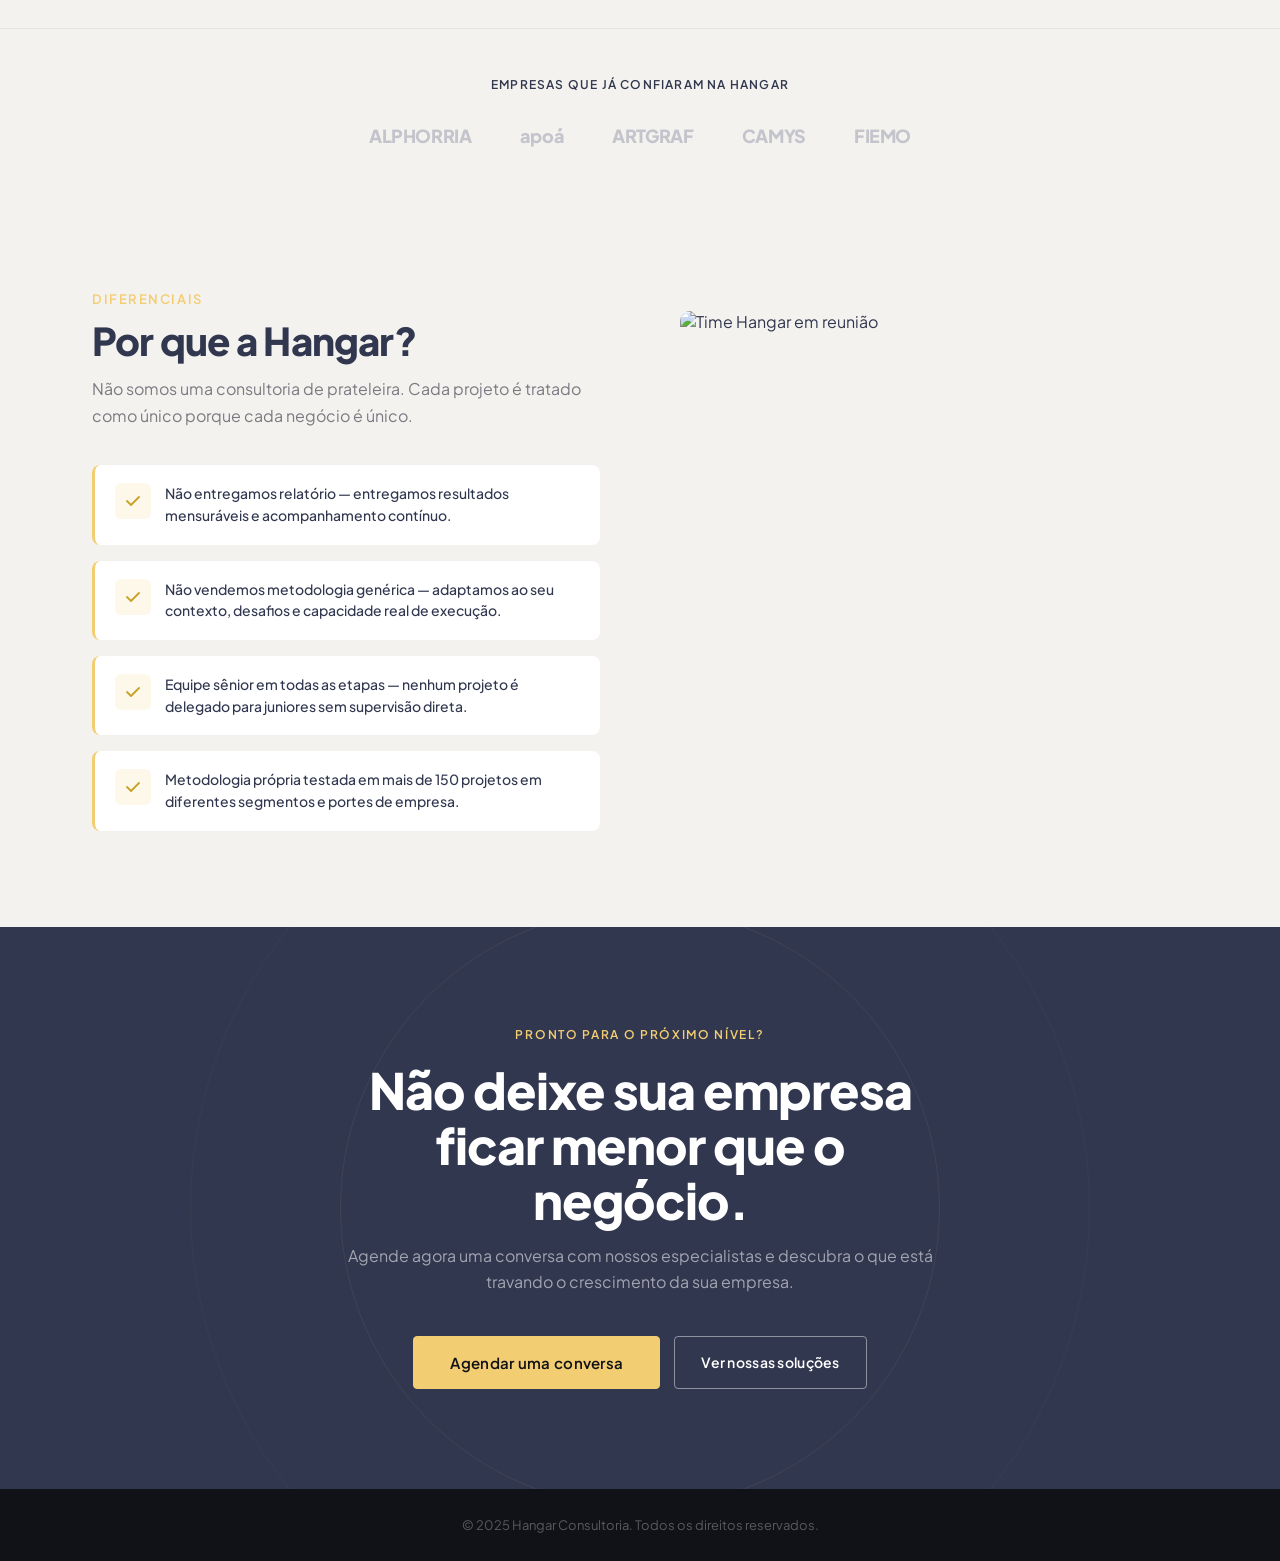
==== commit 24ab3cbd: "feat: integrar logo oficial Hangar na navbar Substitui o ícone SVG + texto "HANGAR" pela logo PNG of" ====
--- a/index-b.html
+++ b/index-b.html
@@ -16,13 +16,9 @@
 <nav class="navbar" id="navbar">
   <div class="navbar__inner">
     <a href="#" class="navbar__logo">
-      <div class="navbar__logo-icon">
-        <svg viewBox="0 0 20 20" fill="none" xmlns="http://www.w3.org/2000/svg">
-          <path d="M3 14V6L10 2L17 6V14L10 18L3 14Z" stroke="#101217" stroke-width="1.8" stroke-linejoin="round"/>
-          <path d="M10 2V18M3 6L17 14M17 6L3 14" stroke="#101217" stroke-width="1.2" opacity=".5"/>
-        </svg>
-      </div>
-      HANGAR
+      <img src="https://hangarinteligencia.com.br/wp-content/uploads/2026/05/Hangar-logo.png"
+           alt="Hangar Inteligência Empresarial"
+           class="navbar__logo-img">
     </a>
     <nav class="navbar__nav">
       <a href="#metodo">Método</a>
--- a/assets/css/style.css
+++ b/assets/css/style.css
@@ -1,13 +1,14 @@
 /* ─── TOKENS ─────────────────────────────────────────────── */
 :root {
-  --preto-hero:   #101217;
-  --navy-dark:    #363A4C;
-  --gold:         #F1CD71;
-  --gold-dark:    #d4a83c;
-  --off-white:    #F4F5FA;
-  --cream:        #F3F1ED;
-  --carvao:       #323134;
-  --vermelho:     #A71011;
+  /* ── Paleta oficial Hangar (brand v1) ── */
+  --preto-hero:   #101217;        /* hero background — mantido */
+  --navy-dark:    #31374f;        /* azul brand: #31374f */
+  --gold:         #f3cd71;        /* amarelo brand: #f3cd71 */
+  --gold-dark:    #c9a227;        /* amarelo escuro para hover/accents */
+  --off-white:    #f4f2ee;        /* off-white brand: #f4f2ee */
+  --cream:        #f4f2ee;        /* unificado com off-white brand */
+  --carvao:       #31374f;        /* texto escuro → usa o navy brand */
+  --vermelho:     #A71011;        /* vermelho — seção problemas */
   --branco:       #FFFFFF;
   --font:         'Plus Jakarta Sans', sans-serif;
   --ease:         cubic-bezier(.22,.61,.36,1);
@@ -101,22 +102,13 @@
 .navbar__logo {
   display: flex;
   align-items: center;
-  gap: 10px;
-  font-size: 20px;
-  font-weight: 800;
-  color: var(--branco);
-  letter-spacing: -.01em;
-}
-.navbar__logo-icon {
-  width: 34px;
-  height: 34px;
-  background: var(--gold);
-  display: flex;
-  align-items: center;
-  justify-content: center;
-  border-radius: 6px;
-}
-.navbar__logo-icon svg { width: 20px; height: 20px; }
+}
+.navbar__logo-img {
+  height: 40px;
+  width: auto;
+  display: block;
+  object-fit: contain;
+}
 .navbar__nav { display: flex; align-items: center; gap: 32px; }
 .navbar__nav a { font-size: 14px; font-weight: 500; color: rgba(255,255,255,.75); transition: color .2s; }
 .navbar__nav a:hover { color: var(--gold); }
--- a/assets/css/responsive-b.css
+++ b/assets/css/responsive-b.css
@@ -241,6 +241,17 @@
     padding: 24px 24px;
   }
 
+  /* Reordenar cards 03 e 04: título/número ANTES da descrição */
+  .metodo-step:nth-child(3) .metodo-step__row,
+  .metodo-step:nth-child(4) .metodo-step__row {
+    order: -1;
+    margin-bottom: 12px;
+  }
+  .metodo-step:nth-child(3) .metodo-step__desc,
+  .metodo-step:nth-child(4) .metodo-step__desc { text-align: left; }
+  .metodo-step:nth-child(4) .metodo-step__title--right { text-align: left; }
+  .metodo-step:nth-child(4) .metodo-step__desc--right { text-align: left; }
+
   /* ─── QUEM SOMOS (idêntico à Versão A) ──────────────────── */
   .quem-somos { padding: 56px 0; }
   .quem-somos__intro { margin-bottom: 36px; }
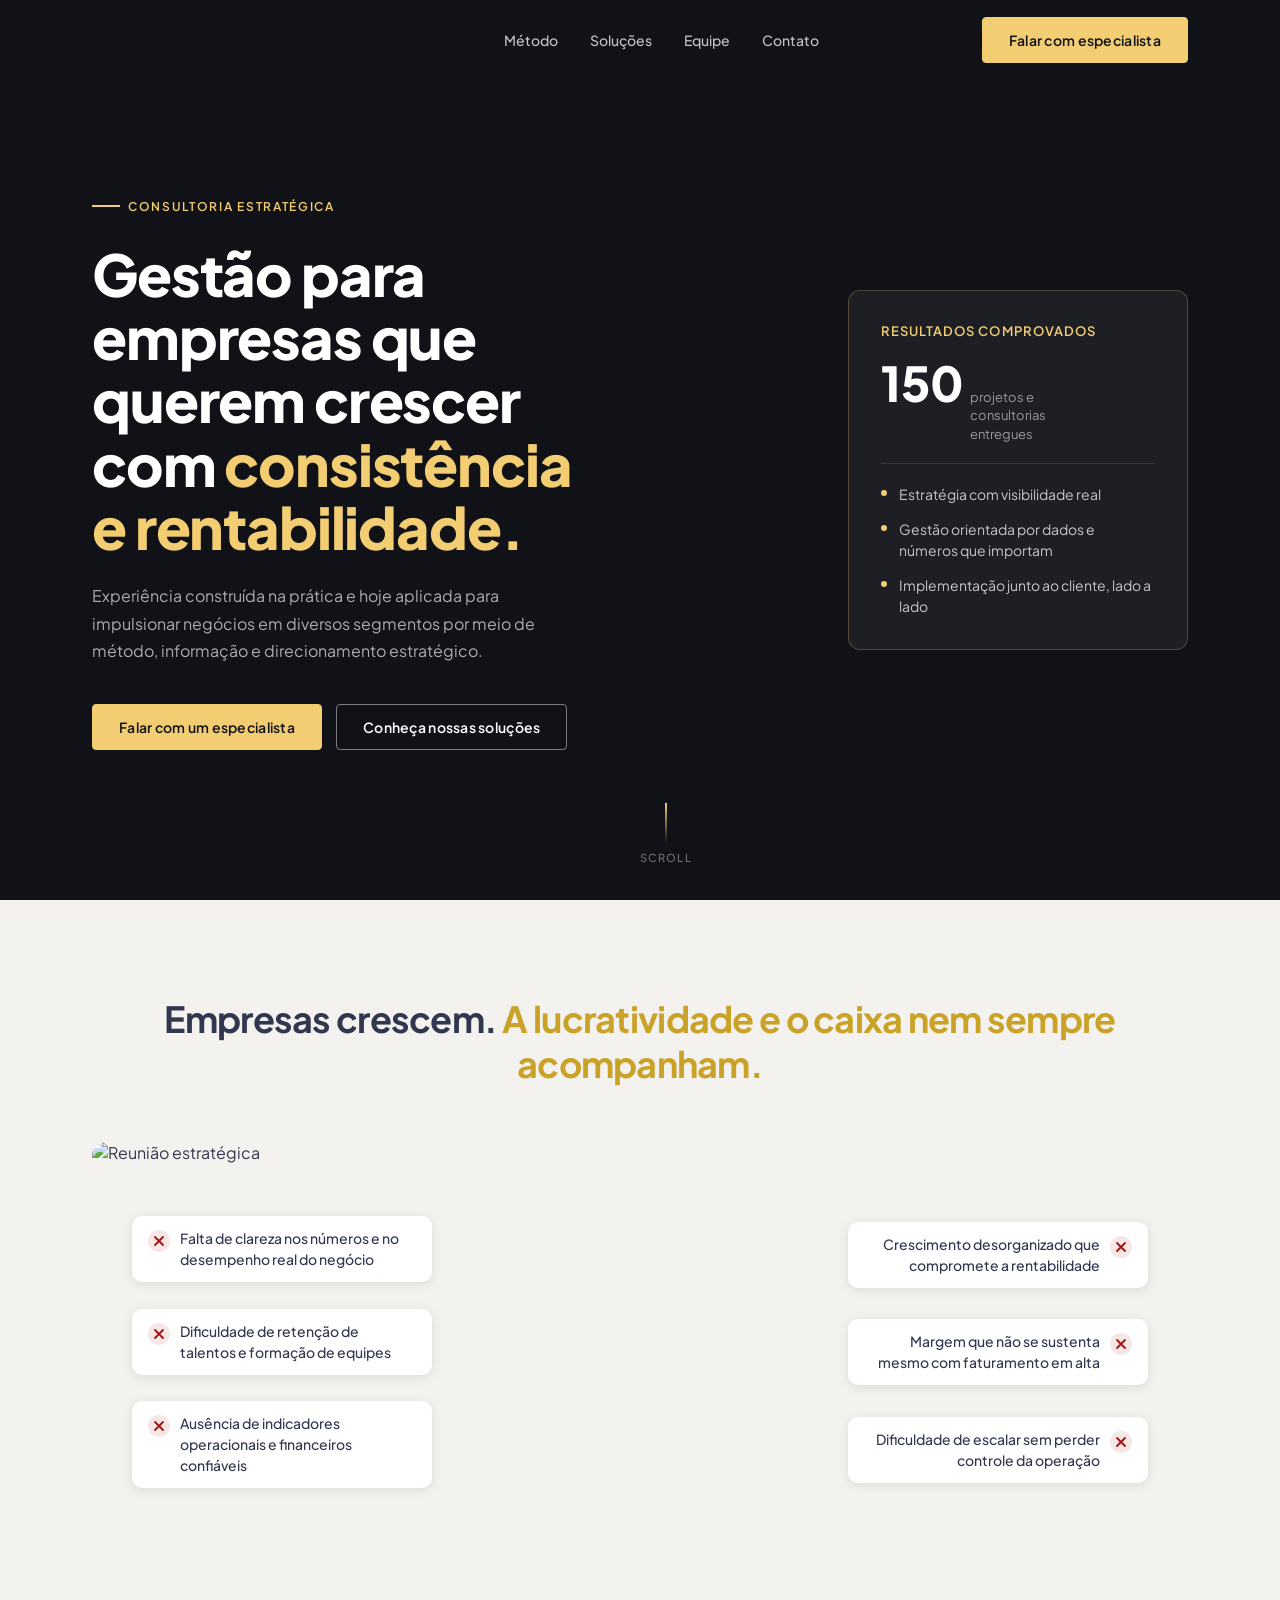
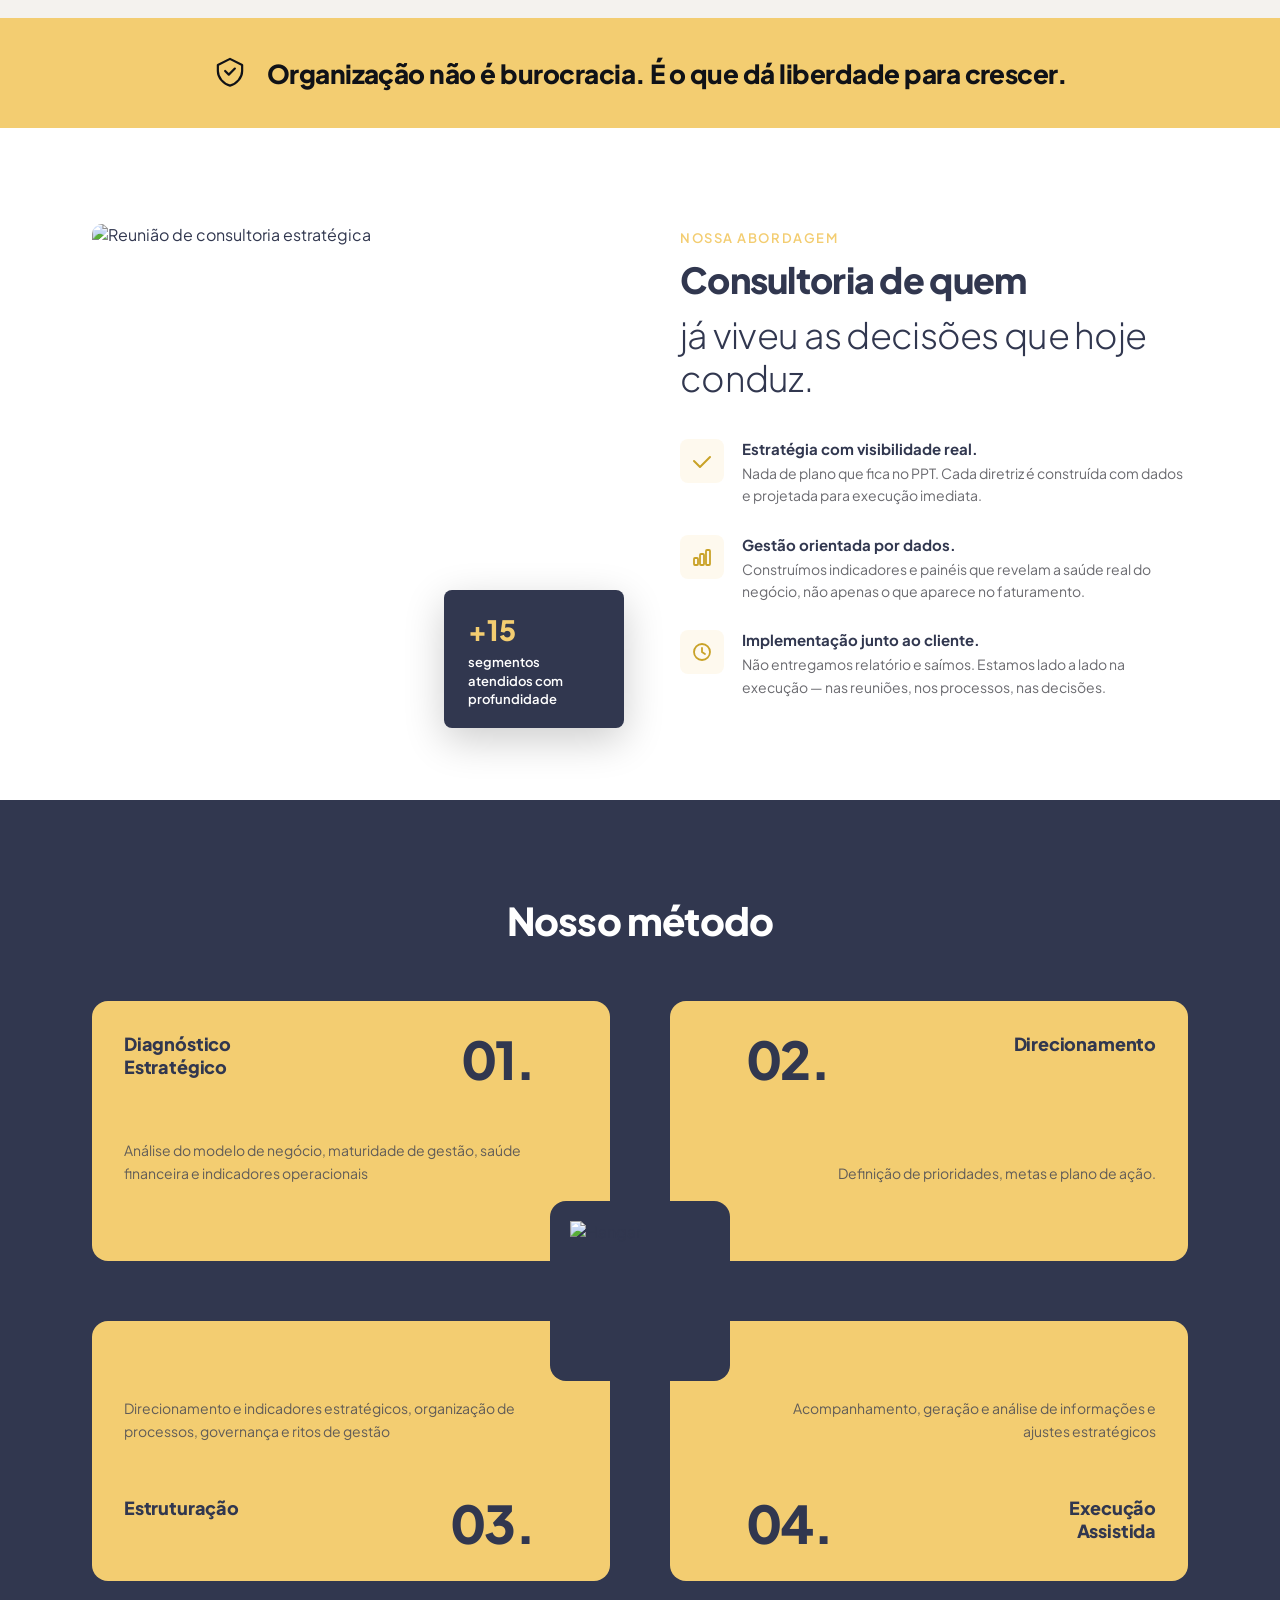
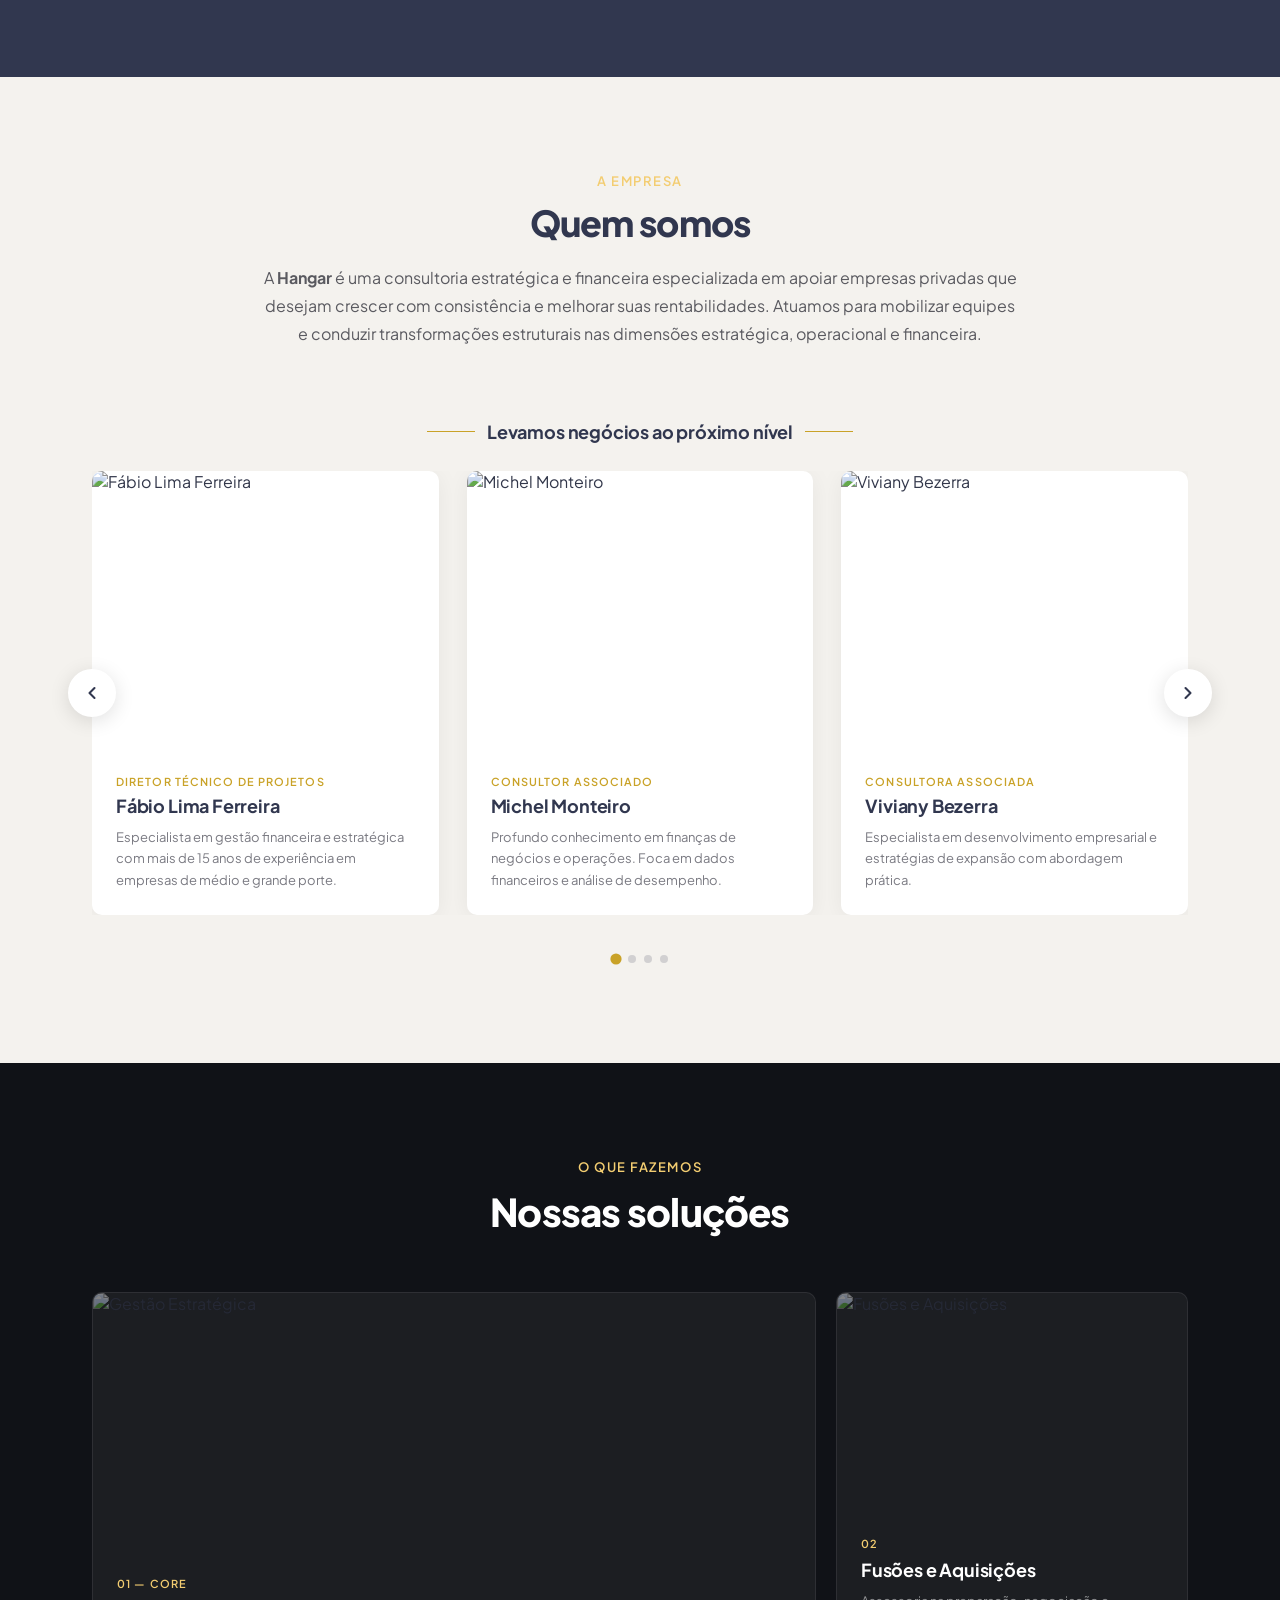
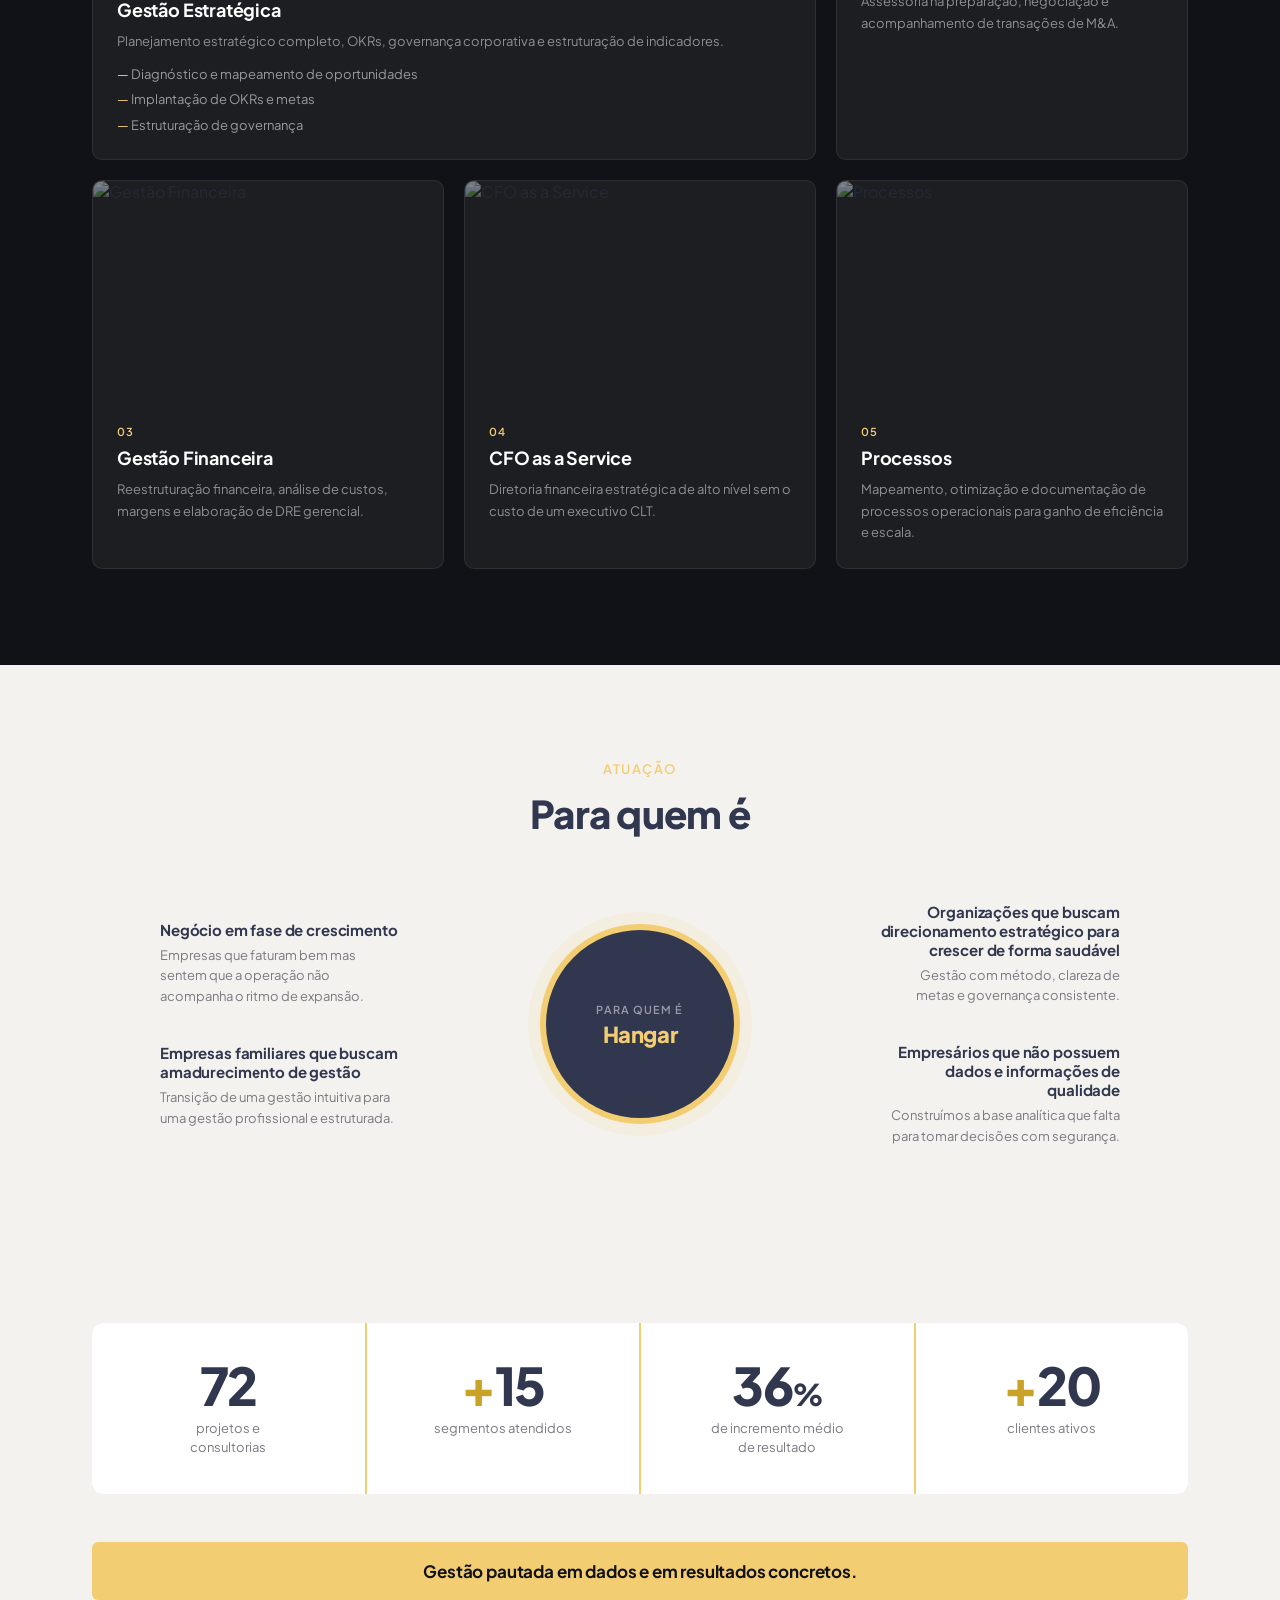
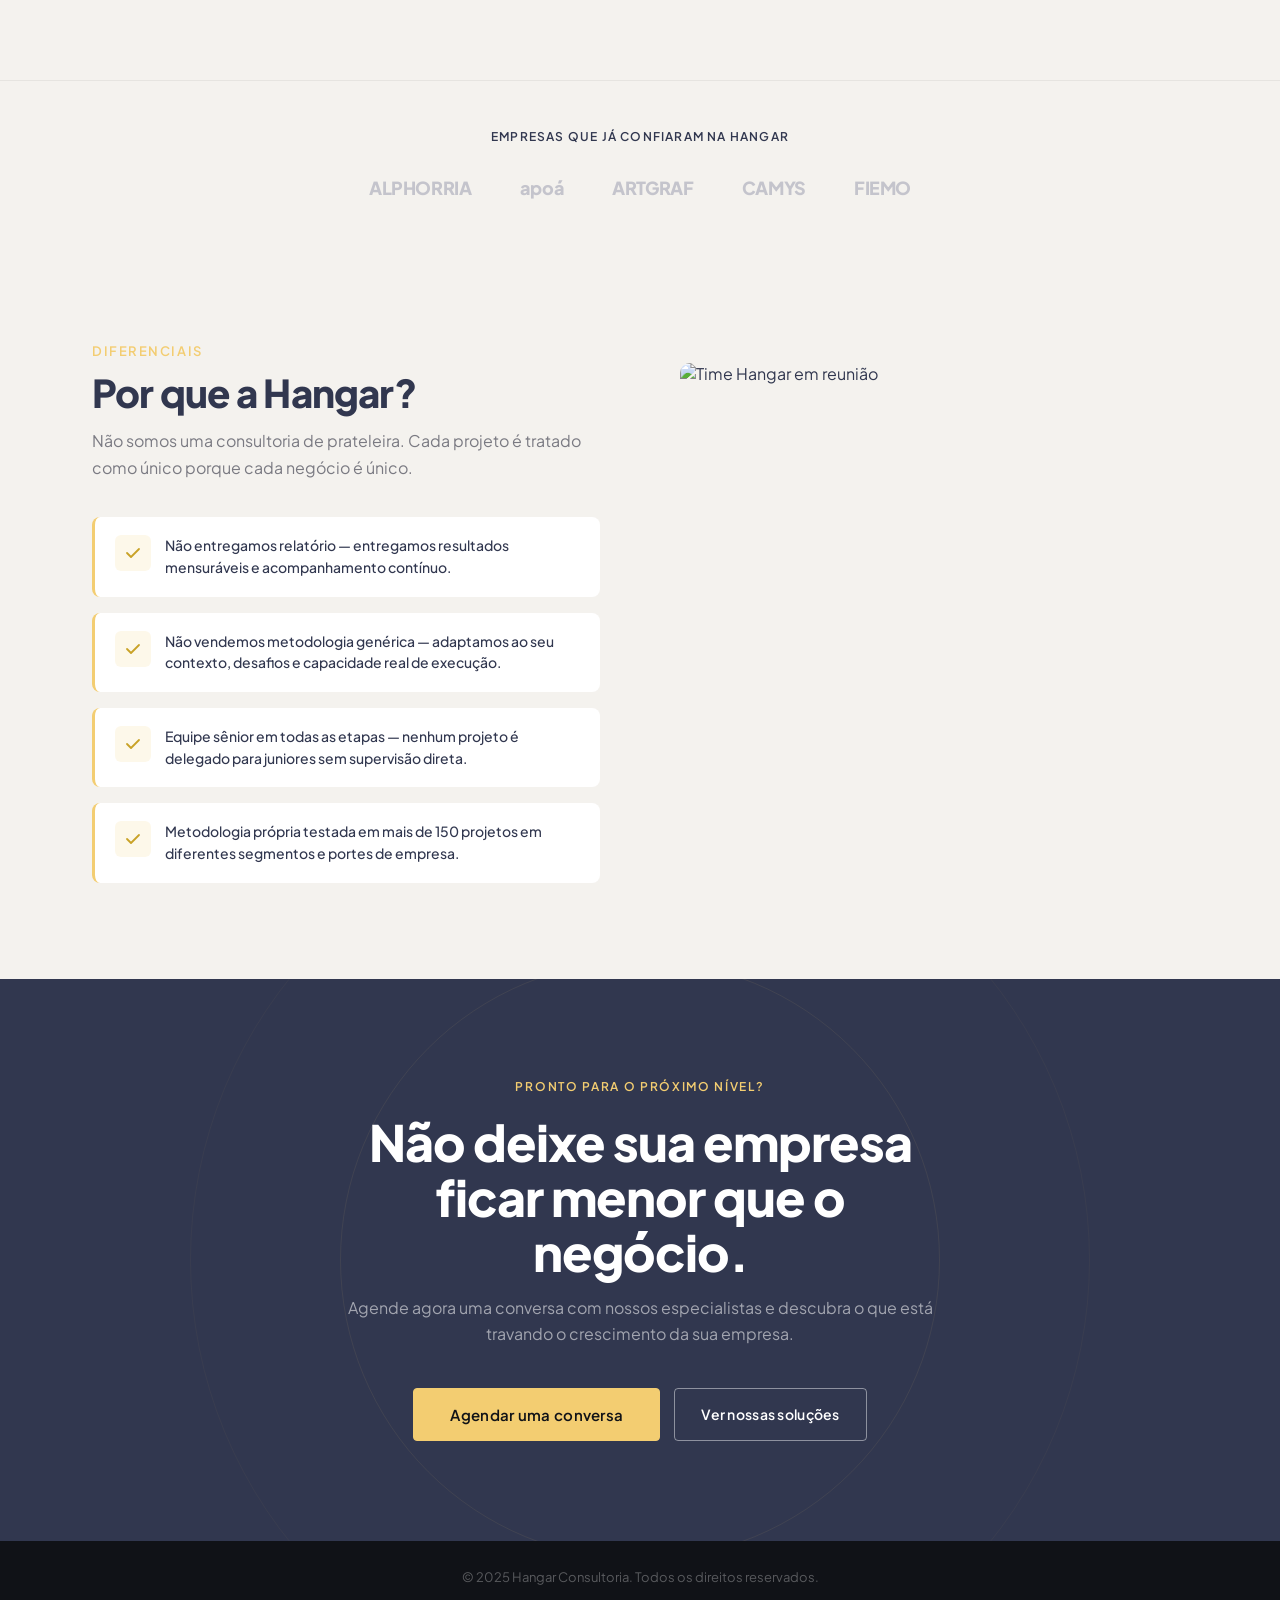
==== commit 50d84892: "feat: carrossel infinito da equipe + conteúdo real sincronizado - Converte seção Quem Somos em carro" ====
--- a/index-b.html
+++ b/index-b.html
@@ -208,8 +208,11 @@
         </div>
       </div>
 
-      <!-- imagem central — substituir src depois -->
-      <div class="metodo__logo-center"></div>
+      <!-- ícone central Hangar -->
+      <div class="metodo__logo-center">
+        <img src="https://hangarinteligencia.com.br/wp-content/uploads/2026/05/Hangar-IE.png"
+             alt="Hangar" class="metodo__logo-img">
+      </div>
 
     </div>
   </div>
@@ -224,31 +227,50 @@
       <p class="quem-somos__desc">A <strong>Hangar</strong> é uma consultoria estratégica e financeira especializada em apoiar empresas privadas que desejam crescer com consistência e melhorar suas rentabilidades. Atuamos para mobilizar equipes e conduzir transformações estruturais nas dimensões estratégica, operacional e financeira.</p>
     </div>
     <div class="quem-somos__tagline reveal">Levamos negócios ao próximo nível</div>
-    <div class="team-grid">
-      <div class="team-card reveal delay-1">
-        <img class="team-card__img" src="https://images.unsplash.com/photo-1519085360753-af0119f7cbe7?w=600&q=80" alt="Fábio Lima Ferreira">
-        <div class="team-card__body">
-          <div class="team-card__role">Diretor Técnico de Projetos</div>
-          <div class="team-card__name">Fábio Lima Ferreira</div>
-          <p class="team-card__bio">Especialista em gestão financeira e estratégica com mais de 15 anos de experiência em empresas de médio e grande porte.</p>
-        </div>
-      </div>
-      <div class="team-card reveal delay-2">
-        <img class="team-card__img" src="https://images.unsplash.com/photo-1560250097-0b93528c311a?w=600&q=80" alt="Michel Monteiro">
-        <div class="team-card__body">
-          <div class="team-card__role">Consultor Associado</div>
-          <div class="team-card__name">Michel Monteiro</div>
-          <p class="team-card__bio">Profundo conhecimento em finanças de negócios e operações. Foca em dados financeiros e análise de desempenho.</p>
-        </div>
-      </div>
-      <div class="team-card reveal delay-3">
-        <img class="team-card__img" src="https://images.unsplash.com/photo-1580489944761-15a19d654956?w=600&q=80" alt="Viviany Bezerra">
-        <div class="team-card__body">
-          <div class="team-card__role">Consultora Associada</div>
-          <div class="team-card__name">Viviany Bezerra</div>
-          <p class="team-card__bio">Especialista em desenvolvimento empresarial e estratégias de expansão com abordagem prática.</p>
-        </div>
-      </div>
+    <div class="team-carousel" id="teamCarousel">
+      <div class="team-carousel__track-wrapper">
+        <div class="team-carousel__track">
+          <div class="team-card">
+            <img class="team-card__img" src="https://images.unsplash.com/photo-1519085360753-af0119f7cbe7?w=600&q=80" alt="Fábio Lima Ferreira">
+            <div class="team-card__body">
+              <div class="team-card__role">Diretor Técnico de Projetos</div>
+              <div class="team-card__name">Fábio Lima Ferreira</div>
+              <p class="team-card__bio">Especialista em gestão financeira e estratégica com mais de 15 anos de experiência em empresas de médio e grande porte.</p>
+            </div>
+          </div>
+          <div class="team-card">
+            <img class="team-card__img" src="https://images.unsplash.com/photo-1560250097-0b93528c311a?w=600&q=80" alt="Michel Monteiro">
+            <div class="team-card__body">
+              <div class="team-card__role">Consultor Associado</div>
+              <div class="team-card__name">Michel Monteiro</div>
+              <p class="team-card__bio">Profundo conhecimento em finanças de negócios e operações. Foca em dados financeiros e análise de desempenho.</p>
+            </div>
+          </div>
+          <div class="team-card">
+            <img class="team-card__img" src="https://images.unsplash.com/photo-1580489944761-15a19d654956?w=600&q=80" alt="Viviany Bezerra">
+            <div class="team-card__body">
+              <div class="team-card__role">Consultora Associada</div>
+              <div class="team-card__name">Viviany Bezerra</div>
+              <p class="team-card__bio">Especialista em desenvolvimento empresarial e estratégias de expansão com abordagem prática.</p>
+            </div>
+          </div>
+          <div class="team-card">
+            <img class="team-card__img" src="https://images.unsplash.com/photo-1507003211169-0a1dd7228f2d?w=600&q=80" alt="Carlos Andrade">
+            <div class="team-card__body">
+              <div class="team-card__role">Consultor Sênior</div>
+              <div class="team-card__name">Carlos Andrade</div>
+              <p class="team-card__bio">Liderança em projetos de reestruturação e crescimento com foco em geração de valor sustentável.</p>
+            </div>
+          </div>
+        </div>
+      </div>
+      <button class="team-carousel__btn team-carousel__btn--prev" aria-label="Anterior">
+        <svg width="20" height="20" viewBox="0 0 24 24" fill="none" stroke="currentColor" stroke-width="2.5" stroke-linecap="round" stroke-linejoin="round"><polyline points="15 18 9 12 15 6"/></svg>
+      </button>
+      <button class="team-carousel__btn team-carousel__btn--next" aria-label="Próximo">
+        <svg width="20" height="20" viewBox="0 0 24 24" fill="none" stroke="currentColor" stroke-width="2.5" stroke-linecap="round" stroke-linejoin="round"><polyline points="9 18 15 12 9 6"/></svg>
+      </button>
+      <div class="team-carousel__dots" id="teamDots"></div>
     </div>
   </div>
 </section>
--- a/assets/css/style.css
+++ b/assets/css/style.css
@@ -94,7 +94,7 @@
   display: flex;
   align-items: center;
   justify-content: space-between;
-  height: 70px;
+  height: 80px;
   max-width: 1160px;
   margin: 0 auto;
   padding: 0 32px;
@@ -104,7 +104,7 @@
   align-items: center;
 }
 .navbar__logo-img {
-  height: 40px;
+  height: 125px;
   width: auto;
   display: block;
   object-fit: contain;
@@ -329,7 +329,8 @@
 .metodo__header { text-align: center; margin-bottom: 56px; }
 .metodo__title { font-size: clamp(28px, 3vw, 40px); font-weight: 800; color: var(--branco); letter-spacing: -.02em; }
 .metodo__grid { display: grid; grid-template-columns: 1fr 1fr; gap: 60px; position: relative; }
-.metodo__logo-center { position: absolute; top: 50%; left: 50%; transform: translate(-50%, -50%); width: 180px; height: 180px; background: var(--navy-dark); border-radius: 16px; z-index: 2; }
+.metodo__logo-center { position: absolute; top: 50%; left: 50%; transform: translate(-50%, -50%); width: 180px; height: 180px; background: var(--navy-dark); border-radius: 16px; z-index: 2; display: flex; align-items: center; justify-content: center; padding: 20px; }
+.metodo__logo-img { width: 100%; height: 100%; object-fit: contain; display: block; }
 .metodo-step { background: var(--gold); border-radius: 16px; padding: 32px; display: flex; flex-direction: column; justify-content: space-between; min-height: 260px; cursor: default; }
 .metodo-step:nth-child(1) { padding-right: 76px; padding-bottom: 76px; }
 .metodo-step:nth-child(2) { padding-left:  76px; padding-bottom: 76px; }
@@ -351,7 +352,33 @@
 .quem-somos__desc { font-size: 16px; line-height: 1.75; color: #5a5a60; }
 .quem-somos__tagline { margin: 28px auto; text-align: center; font-size: 18px; font-weight: 700; color: var(--carvao); letter-spacing: -.01em; display: flex; align-items: center; justify-content: center; gap: 12px; }
 .quem-somos__tagline::before, .quem-somos__tagline::after { content: ''; height: 1.5px; width: 48px; background: var(--gold-dark); }
-.team-grid { display: grid; grid-template-columns: repeat(3, 1fr); gap: 28px; }
+/* ─── TEAM CAROUSEL ─────────────────────────────────────── */
+.team-carousel { position: relative; padding-bottom: 52px; }
+.team-carousel__track-wrapper { overflow: hidden; }
+.team-carousel__track { display: flex; gap: 28px; will-change: transform; }
+
+.team-carousel__btn {
+  position: absolute;
+  top: 50%;
+  transform: translateY(calc(-50% - 26px));
+  width: 48px; height: 48px;
+  border-radius: 50%;
+  background: var(--branco);
+  border: none;
+  box-shadow: 0 4px 20px rgba(0,0,0,.12);
+  cursor: pointer;
+  display: flex; align-items: center; justify-content: center;
+  color: var(--carvao);
+  transition: background .2s var(--ease), box-shadow .2s var(--ease);
+  z-index: 10;
+}
+.team-carousel__btn:hover { background: var(--gold); box-shadow: 0 8px 28px rgba(0,0,0,.18); }
+.team-carousel__btn--prev { left: -24px; }
+.team-carousel__btn--next { right: -24px; }
+
+.team-carousel__dots { position: absolute; bottom: 0; left: 0; right: 0; display: flex; justify-content: center; gap: 8px; padding: 4px 0; }
+.team-carousel__dot { width: 8px; height: 8px; border-radius: 50%; background: rgba(49,55,79,.18); border: none; cursor: pointer; padding: 0; transition: background .25s, transform .25s; }
+.team-carousel__dot--active { background: var(--gold-dark); transform: scale(1.4); }
 .team-card { background: var(--branco); border-radius: 10px; overflow: hidden; box-shadow: 0 4px 24px rgba(0,0,0,.06); transition: transform .3s var(--ease), box-shadow .3s var(--ease); }
 .team-card:hover { transform: translateY(-6px); box-shadow: 0 16px 48px rgba(0,0,0,.12); }
 .team-card__img { width: 100%; height: 280px; object-fit: cover; object-position: center top; filter: grayscale(20%); transition: filter .4s; }
--- a/assets/css/responsive-b.css
+++ b/assets/css/responsive-b.css
@@ -58,7 +58,9 @@
   .metodo-step:nth-child(4) { padding-left:  56px; padding-top:    56px; }
   .metodo__logo-center { width: 140px; height: 140px; }
 
-  .team-grid { gap: 20px; }
+  /* Team carousel — tablet mostra 2 cards (controlado via JS) */
+  .team-carousel__btn--prev { left: -16px; }
+  .team-carousel__btn--next { right: -16px; }
 
   .solucoes__grid { grid-template-columns: repeat(2, 1fr); }
   .solucao-card--large { grid-column: span 2; }
@@ -257,11 +259,9 @@
   .quem-somos__intro { margin-bottom: 36px; }
   .quem-somos__desc { font-size: 15px; }
 
-  .team-grid {
-    grid-template-columns: repeat(2, 1fr);
-    gap: 14px;
-  }
-  .team-card__img { height: 190px; }
+  /* Carousel mobile: 1 card visível, botões ocultos → usar swipe + dots */
+  .team-carousel__btn { display: none; }
+  .team-card__img { height: 220px; }
   .team-card__body { padding: 18px; }
   .team-card__name { font-size: 15px; }
 
@@ -337,7 +337,6 @@
 
 /* ─── SMALL MOBILE — ≤ 480px ─────────────────────────────── */
 @media (max-width: 480px) {
-  .team-grid { grid-template-columns: 1fr; }
   .hero__stat-num { font-size: 38px; }
   .metodo-step__num { font-size: 38px; }
 }
